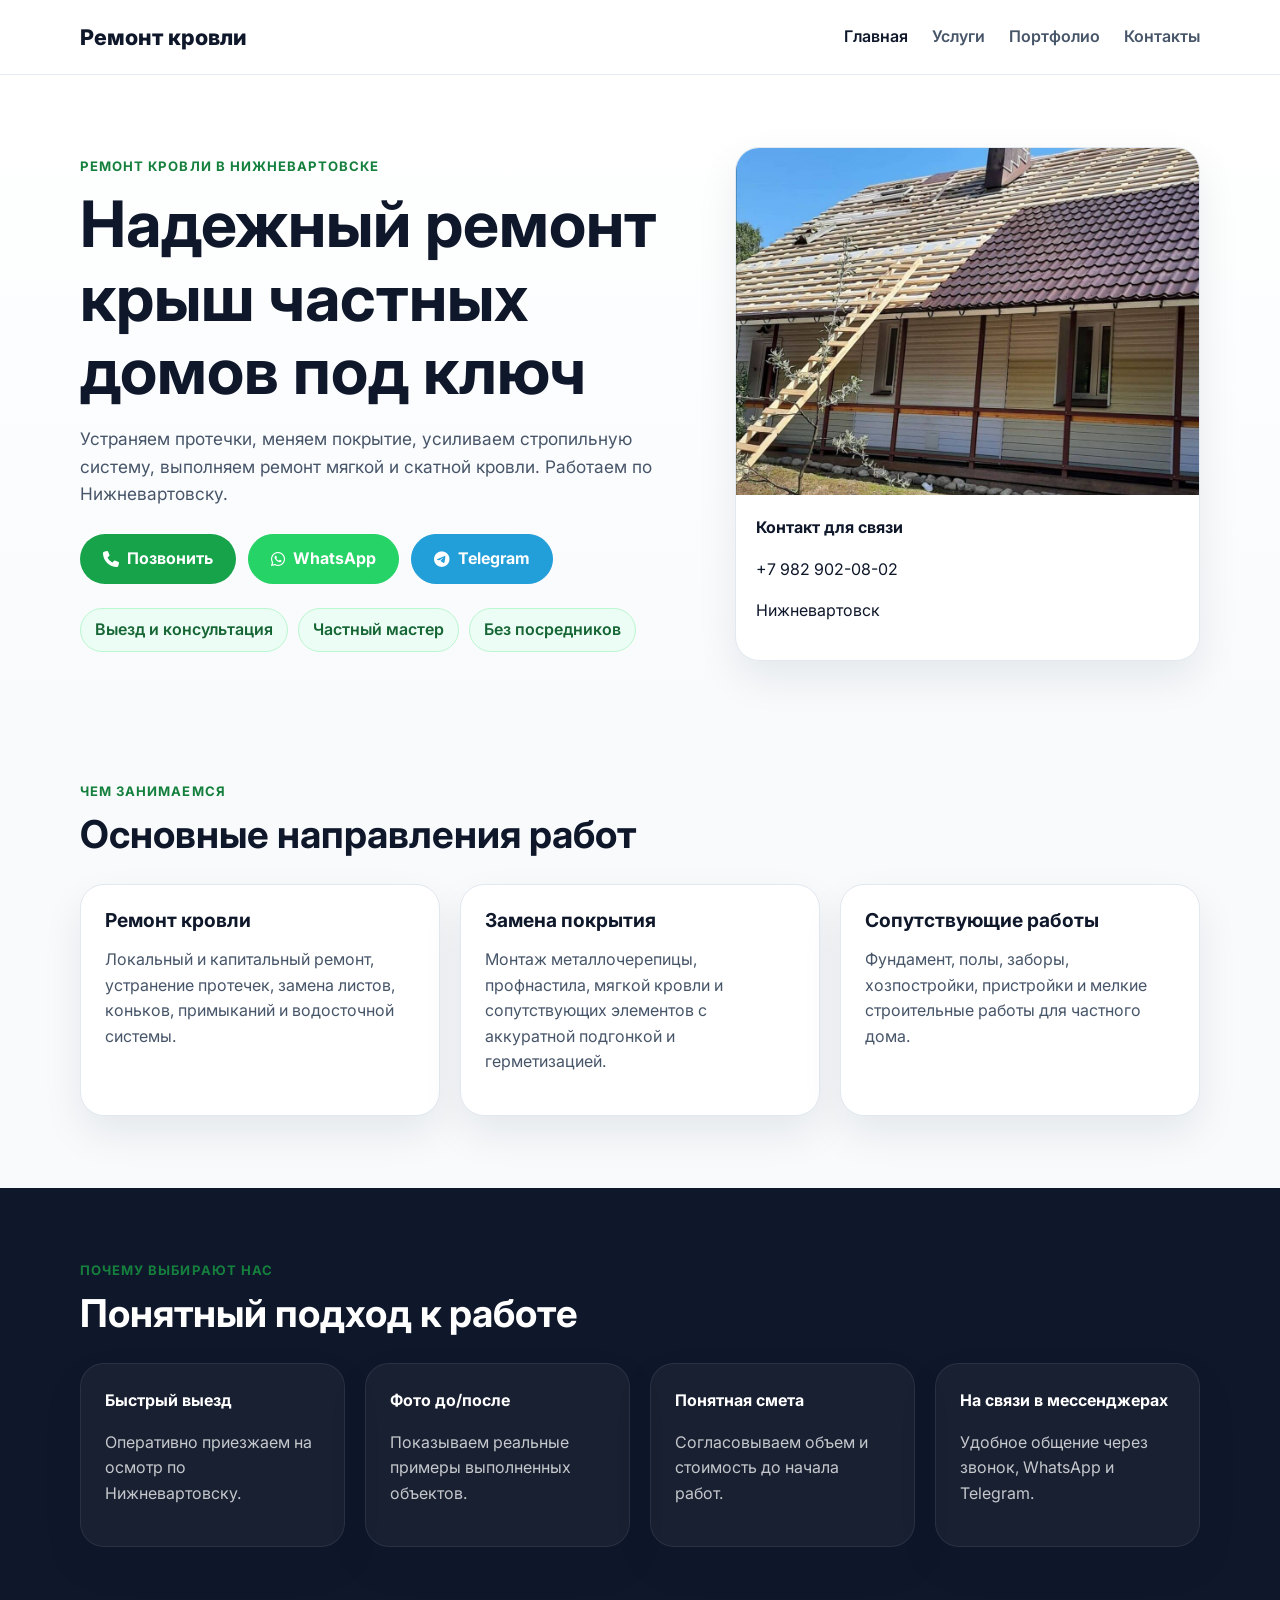
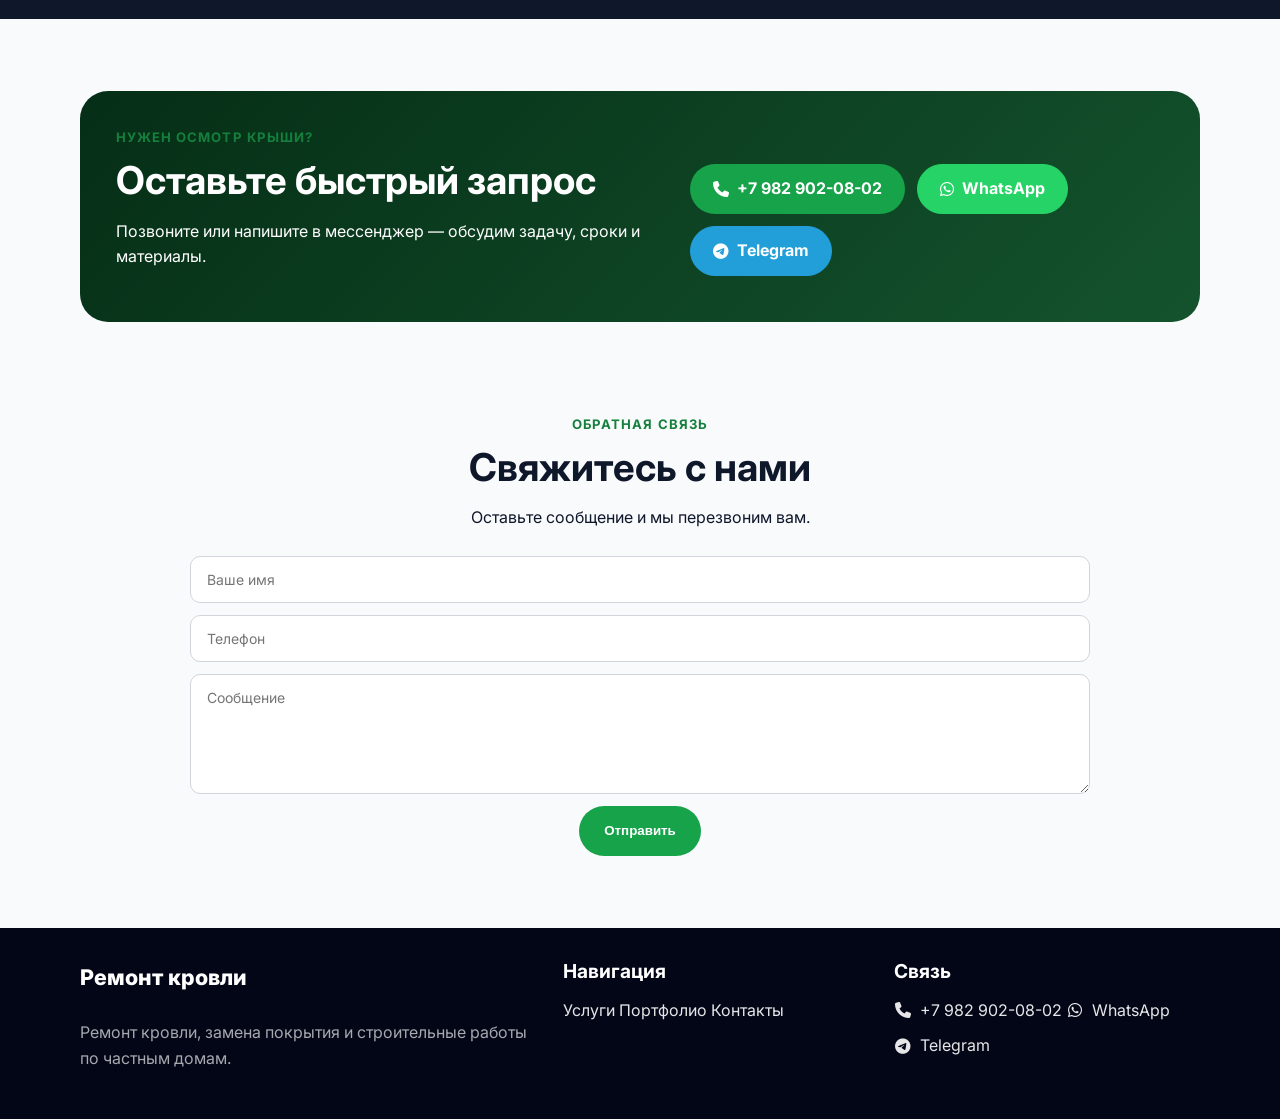
==== index.html @ 98689e28 "Initial copy of old site for editing" ====
<!DOCTYPE html>
<html lang="ru">
<head>
  <meta charset="UTF-8">
  <meta name="viewport" content="width=device-width, initial-scale=1.0">
  <title>Ремонт кровли в Нижневартовске — частный мастер</title>
  <meta name="description" content="Ремонт кровли в Нижневартовске. Частичный и капитальный ремонт крыши, замена покрытия, устранение протечек, выезд и консультация.">
  <meta name="theme-color" content="#0f172a">

  <link rel="preconnect" href="https://fonts.googleapis.com">
  <link rel="preconnect" href="https://fonts.gstatic.com" crossorigin>
  <link href="https://fonts.googleapis.com/css2?family=Inter:wght@400;500;600;700;800&display=swap" rel="stylesheet">
  <link rel="stylesheet" href="styles.css">

  <!-- Иконки -->
  <link rel="stylesheet" href="https://cdnjs.cloudflare.com/ajax/libs/font-awesome/6.5.0/css/all.min.css">

  <style>
    .hero-actions,
    .cta-actions {
      display: flex;
      flex-wrap: wrap;
      gap: 12px;
    }

    .btn i {
      margin-right: 8px;
    }

    .btn-whatsapp {
      background: #25D366 !important;
      color: #fff !important;
      border: 1px solid #25D366 !important;
    }

    .btn-whatsapp:hover {
      opacity: 0.92;
    }

    .btn-telegram {
      background: #229ED9 !important;
      color: #fff !important;
      border: 1px solid #229ED9 !important;
    }

    .btn-telegram:hover {
      opacity: 0.92;
    }

    .site-footer a {
      display: inline-flex;
      align-items: center;
      gap: 8px;
      text-decoration: none;
    }

    .site-footer a i {
      width: 18px;
      text-align: center;
    }

    .feedback {
      padding-top: 20px;
    }

    .feedback-container {
      max-width: 900px;
      margin: 0 auto;
      text-align: center;
    }

    .feedback-form {
      margin-top: 25px;
      display: flex;
      flex-direction: column;
      gap: 12px;
    }

    .feedback-form input,
    .feedback-form textarea {
      width: 100%;
      padding: 14px 16px;
      border-radius: 10px;
      border: 1px solid #d1d5db;
      font-size: 14px;
      font-family: inherit;
      outline: none;
      box-sizing: border-box;
    }

    .feedback-form input:focus,
    .feedback-form textarea:focus {
      border-color: #0f172a;
    }

    .feedback-form textarea {
      min-height: 120px;
      resize: vertical;
    }

    .feedback-form button {
      align-self: center;
      padding: 12px 24px;
    }
  </style>
</head>
<body>
  <header class="site-header">
    <div class="container nav-wrap">
      <a href="index.html" class="logo">Ремонт кровли</a>
      <button class="menu-toggle" aria-label="Открыть меню">☰</button>
      <nav class="site-nav">
        <a href="index.html" class="active">Главная</a>
        <a href="services.html">Услуги</a>
        <a href="portfolio.html">Портфолио</a>
        <a href="contacts.html">Контакты</a>
      </nav>
    </div>
  </header>

  <main>
    <section class="hero">
      <div class="container hero-grid">
        <div>
          <p class="eyebrow">Ремонт кровли в Нижневартовске</p>
          <h1>Надежный ремонт крыш частных домов под ключ</h1>
          <p class="hero-text">
            Устраняем протечки, меняем покрытие, усиливаем стропильную систему,
            выполняем ремонт мягкой и скатной кровли. Работаем по Нижневартовску.
          </p>

          <div class="hero-actions">
            <a class="btn btn-primary" href="tel:+79829020802">
              <i class="fa-solid fa-phone"></i>
              Позвонить
            </a>

            <a class="btn btn-whatsapp" href="https://wa.me/79829020802" target="_blank" rel="noopener">
              <i class="fa-brands fa-whatsapp"></i>
              WhatsApp
            </a>

            <a class="btn btn-telegram" href="https://t.me/+79829020802" target="_blank" rel="noopener">
              <i class="fa-brands fa-telegram"></i>
              Telegram
            </a>
          </div>

          <ul class="hero-badges">
            <li>Выезд и консультация</li>
            <li>Частный мастер</li>
            <li>Без посредников</li>
          </ul>
        </div>

        <div class="hero-card">
          <img src="assets/hero-source.jpg" alt="Реклама услуг по ремонту кровли">
          <div class="hero-card-content">
            <strong>Контакт для связи</strong>
            <p>+7 982 902-08-02</p>
            <p>Нижневартовск</p>
          </div>
        </div>
      </div>
    </section>

    <section class="section">
      <div class="container">
        <div class="section-heading">
          <p class="eyebrow">Чем занимаемся</p>
          <h2>Основные направления работ</h2>
        </div>

        <div class="cards three-col">
          <article class="card">
            <h3>Ремонт кровли</h3>
            <p>Локальный и капитальный ремонт, устранение протечек, замена листов, коньков, примыканий и водосточной системы.</p>
          </article>

          <article class="card">
            <h3>Замена покрытия</h3>
            <p>Монтаж металлочерепицы, профнастила, мягкой кровли и сопутствующих элементов с аккуратной подгонкой и герметизацией.</p>
          </article>

          <article class="card">
            <h3>Сопутствующие работы</h3>
            <p>Фундамент, полы, заборы, хозпостройки, пристройки и мелкие строительные работы для частного дома.</p>
          </article>
        </div>
      </div>
    </section>

    <section class="section section-dark">
      <div class="container">
        <div class="section-heading">
          <p class="eyebrow">Почему выбирают нас</p>
          <h2>Понятный подход к работе</h2>
        </div>

        <div class="cards four-col">
          <article class="card dark-card">
            <strong>Быстрый выезд</strong>
            <p>Оперативно приезжаем на осмотр по Нижневартовску.</p>
          </article>

          <article class="card dark-card">
            <strong>Фото до/после</strong>
            <p>Показываем реальные примеры выполненных объектов.</p>
          </article>

          <article class="card dark-card">
            <strong>Понятная смета</strong>
            <p>Согласовываем объем и стоимость до начала работ.</p>
          </article>

          <article class="card dark-card">
            <strong>На связи в мессенджерах</strong>
            <p>Удобное общение через звонок, WhatsApp и Telegram.</p>
          </article>
        </div>
      </div>
    </section>

    <section class="section cta">
      <div class="container cta-box">
        <div>
          <p class="eyebrow">Нужен осмотр крыши?</p>
          <h2>Оставьте быстрый запрос</h2>
          <p>Позвоните или напишите в мессенджер — обсудим задачу, сроки и материалы.</p>
        </div>

        <div class="cta-actions">
          <a class="btn btn-primary" href="tel:+79829020802">
            <i class="fa-solid fa-phone"></i>
            +7 982 902-08-02
          </a>

          <a class="btn btn-whatsapp" href="https://wa.me/79829020802" target="_blank" rel="noopener">
            <i class="fa-brands fa-whatsapp"></i>
            WhatsApp
          </a>

          <a class="btn btn-telegram" href="https://t.me/+79829020802" target="_blank" rel="noopener">
            <i class="fa-brands fa-telegram"></i>
            Telegram
          </a>
        </div>
      </div>
    </section>

    <section class="section feedback">
      <div class="container feedback-container">
        <div class="feedback-title">
          <p class="eyebrow">Обратная связь</p>
          <h2>Свяжитесь с нами</h2>
          <p>Оставьте сообщение и мы перезвоним вам.</p>
        </div>

        <form class="feedback-form" id="feedback-form">
          <input type="text" placeholder="Ваше имя" required>
          <input type="tel" placeholder="Телефон" required>
          <textarea placeholder="Сообщение"></textarea>
          <button type="submit" class="btn btn-primary">Отправить</button>
        </form>
      </div>
    </section>
  </main>

  <footer class="site-footer">
    <div class="container footer-grid">
      <div>
        <a href="index.html" class="logo">Ремонт кровли</a>
        <p>Ремонт кровли, замена покрытия и строительные работы по частным домам.</p>
      </div>

      <div>
        <h3>Навигация</h3>
        <a href="services.html">Услуги</a>
        <a href="portfolio.html">Портфолио</a>
        <a href="contacts.html">Контакты</a>
      </div>

      <div>
        <h3>Связь</h3>
        <a href="tel:+79829020802">
          <i class="fa-solid fa-phone"></i>
          +7 982 902-08-02
        </a>

        <a href="https://wa.me/79829020802" target="_blank" rel="noopener">
          <i class="fa-brands fa-whatsapp"></i>
          WhatsApp
        </a>

        <a href="https://t.me/+79829020802" target="_blank" rel="noopener">
          <i class="fa-brands fa-telegram"></i>
          Telegram
        </a>
      </div>
    </div>
  </footer>

  <script src="script.js"></script>
</body>
</html>
---- styles.css ----
:root {
  --bg: #f8fafc;
  --text: #0f172a;
  --muted: #475569;
  --primary: #16a34a;
  --primary-dark: #15803d;
  --accent: #facc15;
  --white: #ffffff;
  --dark: #0f172a;
  --border: #e2e8f0;
  --shadow: 0 18px 40px rgba(15, 23, 42, 0.08);
}

* {
  box-sizing: border-box;
}

html {
  scroll-behavior: smooth;
}

body {
  margin: 0;
  font-family: 'Inter', system-ui, sans-serif;
  background: var(--bg);
  color: var(--text);
  line-height: 1.6;
}

img {
  max-width: 100%;
  display: block;
}

a {
  color: inherit;
  text-decoration: none;
}

.container {
  width: min(1120px, calc(100% - 32px));
  margin: 0 auto;
}

.narrow {
  max-width: 760px;
}

.site-header {
  position: sticky;
  top: 0;
  z-index: 100;
  background: rgba(255, 255, 255, 0.92);
  backdrop-filter: blur(14px);
  border-bottom: 1px solid rgba(226, 232, 240, 0.9);
}

.nav-wrap {
  display: flex;
  align-items: center;
  justify-content: space-between;
  min-height: 74px;
  gap: 16px;
}

.logo {
  font-weight: 800;
  font-size: 1.35rem;
  color: var(--text);
}

.logo span {
  color: var(--primary);
}

.site-nav {
  display: flex;
  gap: 24px;
  align-items: center;
}

.site-nav a {
  color: var(--muted);
  font-weight: 600;
}

.site-nav a.active,
.site-nav a:hover {
  color: var(--text);
}

.menu-toggle {
  display: none;
  border: 1px solid var(--border);
  background: var(--white);
  border-radius: 12px;
  padding: 10px 12px;
  font-size: 1.2rem;
  cursor: pointer;
}

.hero,
.page-hero {
  padding: 72px 0 48px;
  background: linear-gradient(180deg, #ffffff 0%, #f8fafc 100%);
}

.hero-grid {
  display: grid;
  grid-template-columns: 1.2fr 0.9fr;
  gap: 36px;
  align-items: center;
}

.eyebrow {
  margin: 0 0 10px;
  color: var(--primary-dark);
  font-weight: 700;
  text-transform: uppercase;
  letter-spacing: 0.08em;
  font-size: 0.82rem;
}

h1,
h2,
h3 {
  line-height: 1.15;
  margin: 0 0 16px;
}

h1 {
  font-size: clamp(2.2rem, 5vw, 4.2rem);
}

h2 {
  font-size: clamp(1.6rem, 3vw, 2.6rem);
}

h3 {
  font-size: 1.2rem;
}

.hero-text,
.page-hero p:last-child {
  color: var(--muted);
  font-size: 1.08rem;
  max-width: 60ch;
}

.hero-actions,
.cta-actions,
.contact-actions {
  display: flex;
  gap: 14px;
  flex-wrap: wrap;
  margin: 26px 0 0;
}

.btn {
  display: inline-flex;
  align-items: center;
  justify-content: center;
  min-height: 50px;
  padding: 0 22px;
  border-radius: 999px;
  font-weight: 700;
  transition: transform 0.2s ease, background 0.2s ease, opacity 0.2s ease;
  border: 1px solid transparent;
  cursor: pointer;
}

.btn:hover {
  transform: translateY(-1px);
}

.btn i {
  margin-right: 8px;
}

.btn-primary {
  background: var(--primary);
  color: var(--white);
}

.btn-primary:hover {
  background: var(--primary-dark);
}

.btn-secondary {
  background: var(--white);
  border: 1px solid var(--border);
  color: var(--text);
}

.btn-whatsapp {
  background: #25d366 !important;
  color: #ffffff !important;
  border: 1px solid #25d366 !important;
}

.btn-whatsapp:hover {
  opacity: 0.92;
}

.btn-telegram {
  background: #229ed9 !important;
  color: #ffffff !important;
  border: 1px solid #229ed9 !important;
}

.btn-telegram:hover {
  opacity: 0.92;
}

.hero-badges {
  display: flex;
  flex-wrap: wrap;
  gap: 10px;
  padding: 0;
  margin: 24px 0 0;
  list-style: none;
}

.hero-badges li {
  background: #ecfdf5;
  color: #166534;
  padding: 8px 14px;
  border-radius: 999px;
  font-weight: 600;
  border: 1px solid #bbf7d0;
}

.hero-card,
.card,
.portfolio-card,
.portfolio-item {
  background: var(--white);
  border: 1px solid var(--border);
  border-radius: 24px;
  box-shadow: var(--shadow);
}

.hero-card {
  overflow: hidden;
}

.hero-card img {
  aspect-ratio: 4 / 3;
  object-fit: cover;
  width: 100%;
}

.hero-card-content {
  padding: 20px;
}

.section {
  padding: 72px 0;
}

.section-dark {
  background: var(--dark);
  color: var(--white);
}

.section-heading {
  margin-bottom: 28px;
}

.cards {
  display: grid;
  gap: 20px;
}

.three-col {
  grid-template-columns: repeat(3, 1fr);
}

.four-col {
  grid-template-columns: repeat(4, 1fr);
}

.two-col {
  grid-template-columns: repeat(2, 1fr);
}

.card {
  padding: 24px;
}

.card p,
.card li,
.portfolio-card p,
.portfolio-item p,
.site-footer p {
  color: var(--muted);
}

.dark-card {
  background: rgba(255, 255, 255, 0.04);
  border-color: rgba(255, 255, 255, 0.08);
}

.dark-card p {
  color: rgba(255, 255, 255, 0.75);
}

.cta-box {
  background: linear-gradient(135deg, #052e16, #14532d);
  color: var(--white);
  border-radius: 28px;
  padding: 36px;
  display: flex;
  justify-content: space-between;
  gap: 24px;
  align-items: center;
}

.portfolio-grid,
.contact-grid,
.portfolio-gallery {
  display: grid;
  gap: 20px;
}

.portfolio-grid,
.portfolio-gallery {
  grid-template-columns: repeat(2, 1fr);
}

.portfolio-card,
.portfolio-item {
  overflow: hidden;
}

.portfolio-card img,
.portfolio-item img,
.placeholder-photo {
  width: 100%;
  aspect-ratio: 16 / 10;
  object-fit: cover;
}

.portfolio-card > div:last-child,
.portfolio-item-content {
  padding: 22px;
}

.portfolio-item-content h2 {
  margin-bottom: 10px;
}

.placeholder-photo {
  display: grid;
  place-items: center;
  background: linear-gradient(135deg, #dbeafe, #fde68a);
  color: var(--dark);
  font-size: 1.2rem;
  font-weight: 700;
}

.service-card ul {
  margin: 0;
  padding-left: 20px;
}

.contact-grid {
  grid-template-columns: repeat(3, 1fr);
}

.contact-card {
  min-height: 220px;
  padding: 28px;
}

.contact-link {
  display: inline-flex;
  align-items: center;
  gap: 10px;
  font-size: 1.1rem;
  font-weight: 800;
  color: var(--primary-dark);
  margin-bottom: 12px;
}

.contact-link i {
  width: 20px;
  text-align: center;
}

.feedback {
  padding-top: 16px;
}

.feedback-container,
.feedback-box {
  max-width: 900px;
  margin: 0 auto;
  text-align: center;
}

.feedback-form {
  margin-top: 24px;
  display: flex;
  flex-direction: column;
  gap: 12px;
}

.feedback-form input,
.feedback-form textarea {
  width: 100%;
  padding: 14px 16px;
  border-radius: 10px;
  border: 1px solid #d1d5db;
  font-size: 14px;
  font-family: inherit;
  outline: none;
  box-sizing: border-box;
  background: #ffffff;
  color: var(--text);
}

.feedback-form input:focus,
.feedback-form textarea:focus {
  border-color: var(--primary);
}

.feedback-form textarea {
  min-height: 120px;
  resize: vertical;
}

.feedback-form button {
  align-self: center;
  padding: 12px 26px;
}

.site-footer {
  background: #020617;
  color: var(--white);
  padding: 32px 0;
}

.footer-grid {
  display: grid;
  grid-template-columns: 1.5fr 1fr 1fr;
  gap: 24px;
}

.site-footer a {
  display: block;
  margin-bottom: 10px;
  color: rgba(255, 255, 255, 0.9);
}

.site-footer p {
  color: rgba(255, 255, 255, 0.65);
}

.site-footer .logo {
  color: #ffffff;
}

@media (max-width: 900px) {
  .hero-grid,
  .three-col,
  .four-col,
  .two-col,
  .portfolio-grid,
  .portfolio-gallery,
  .footer-grid,
  .contact-grid,
  .cta-box {
    grid-template-columns: 1fr;
  }

  .cta-box {
    display: grid;
  }
}

@media (max-width: 760px) {
  .menu-toggle {
    display: inline-flex;
  }

  .site-nav {
    position: absolute;
    top: 74px;
    left: 16px;
    right: 16px;
    background: var(--white);
    border: 1px solid var(--border);
    border-radius: 18px;
    box-shadow: var(--shadow);
    padding: 12px;
    display: none;
    flex-direction: column;
    align-items: flex-start;
    gap: 12px;
  }

  .site-nav.open {
    display: flex;
  }

  .hero,
  .page-hero,
  .section {
    padding: 56px 0;
  }

  h1 {
    font-size: 2.2rem;
  }

  .contact-actions,
  .hero-actions,
  .cta-actions {
    flex-direction: column;
    align-items: stretch;
  }

  .btn {
    width: 100%;
  }
}
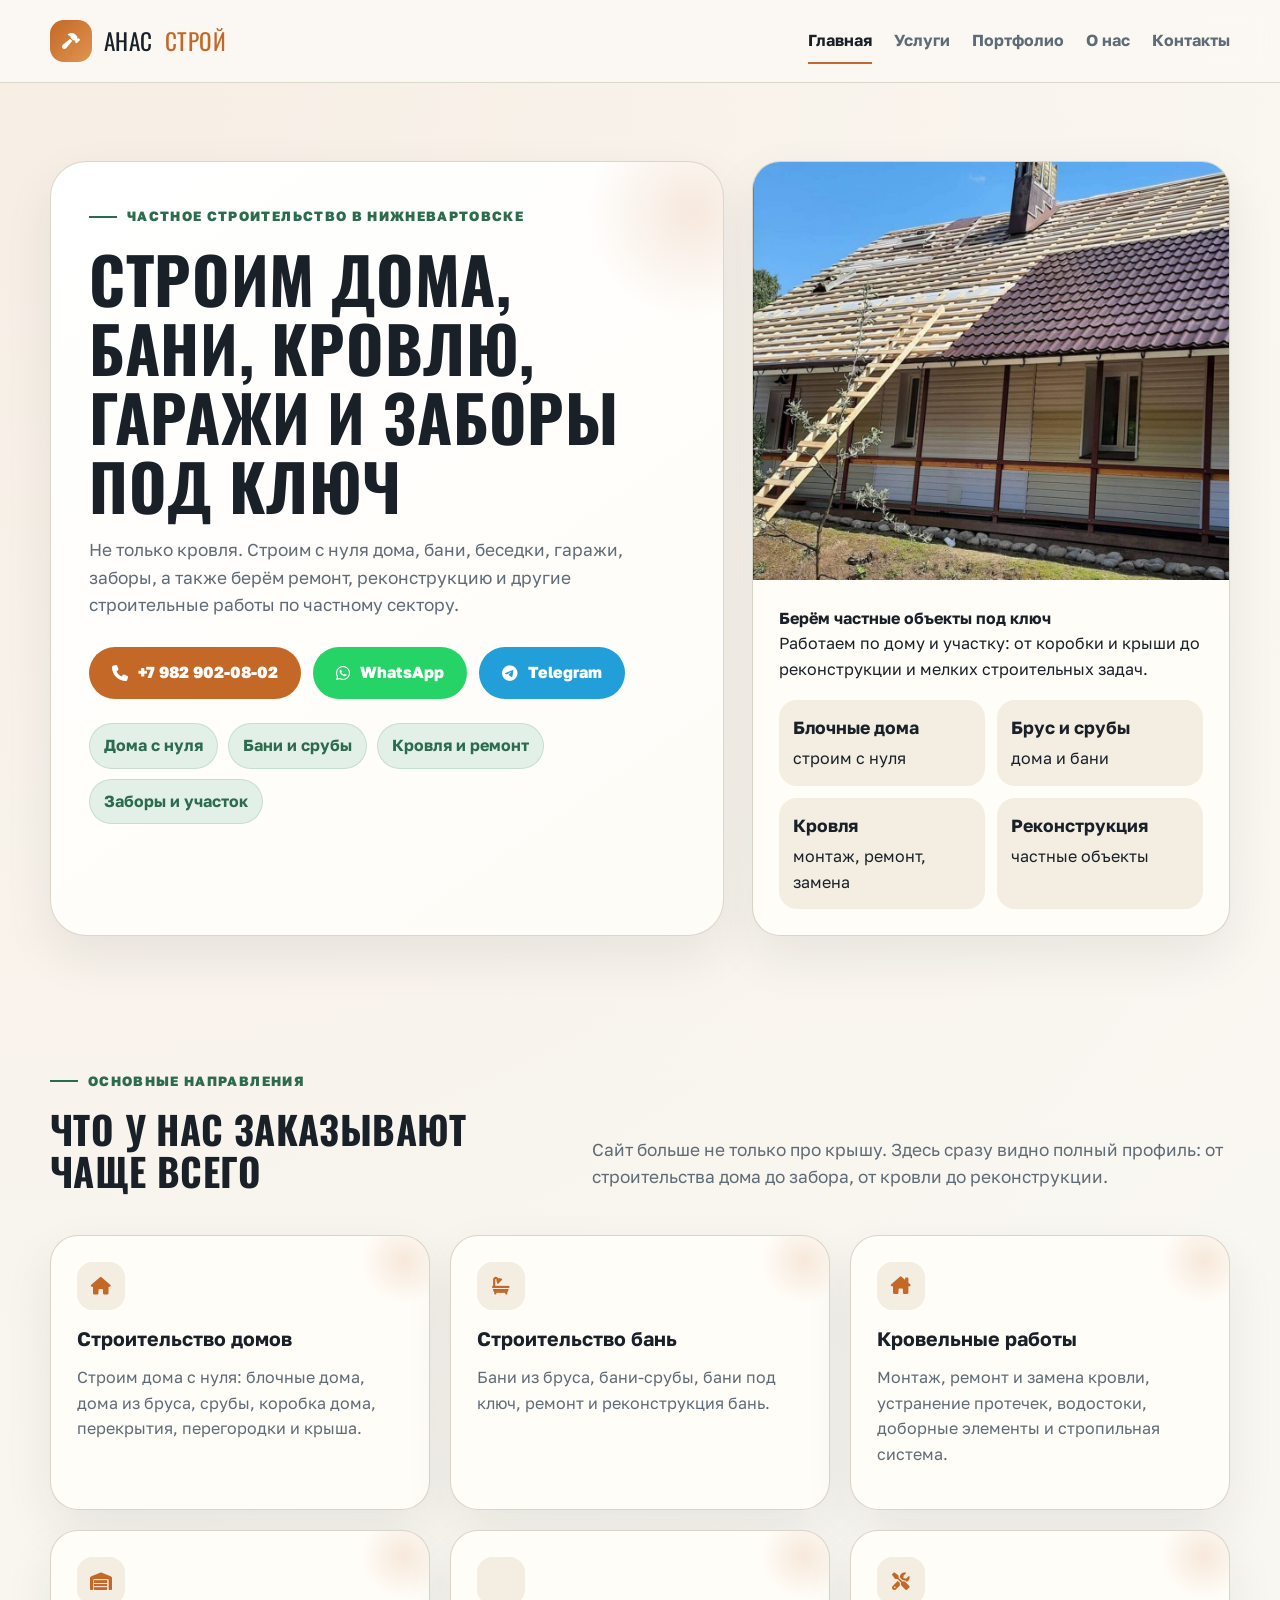
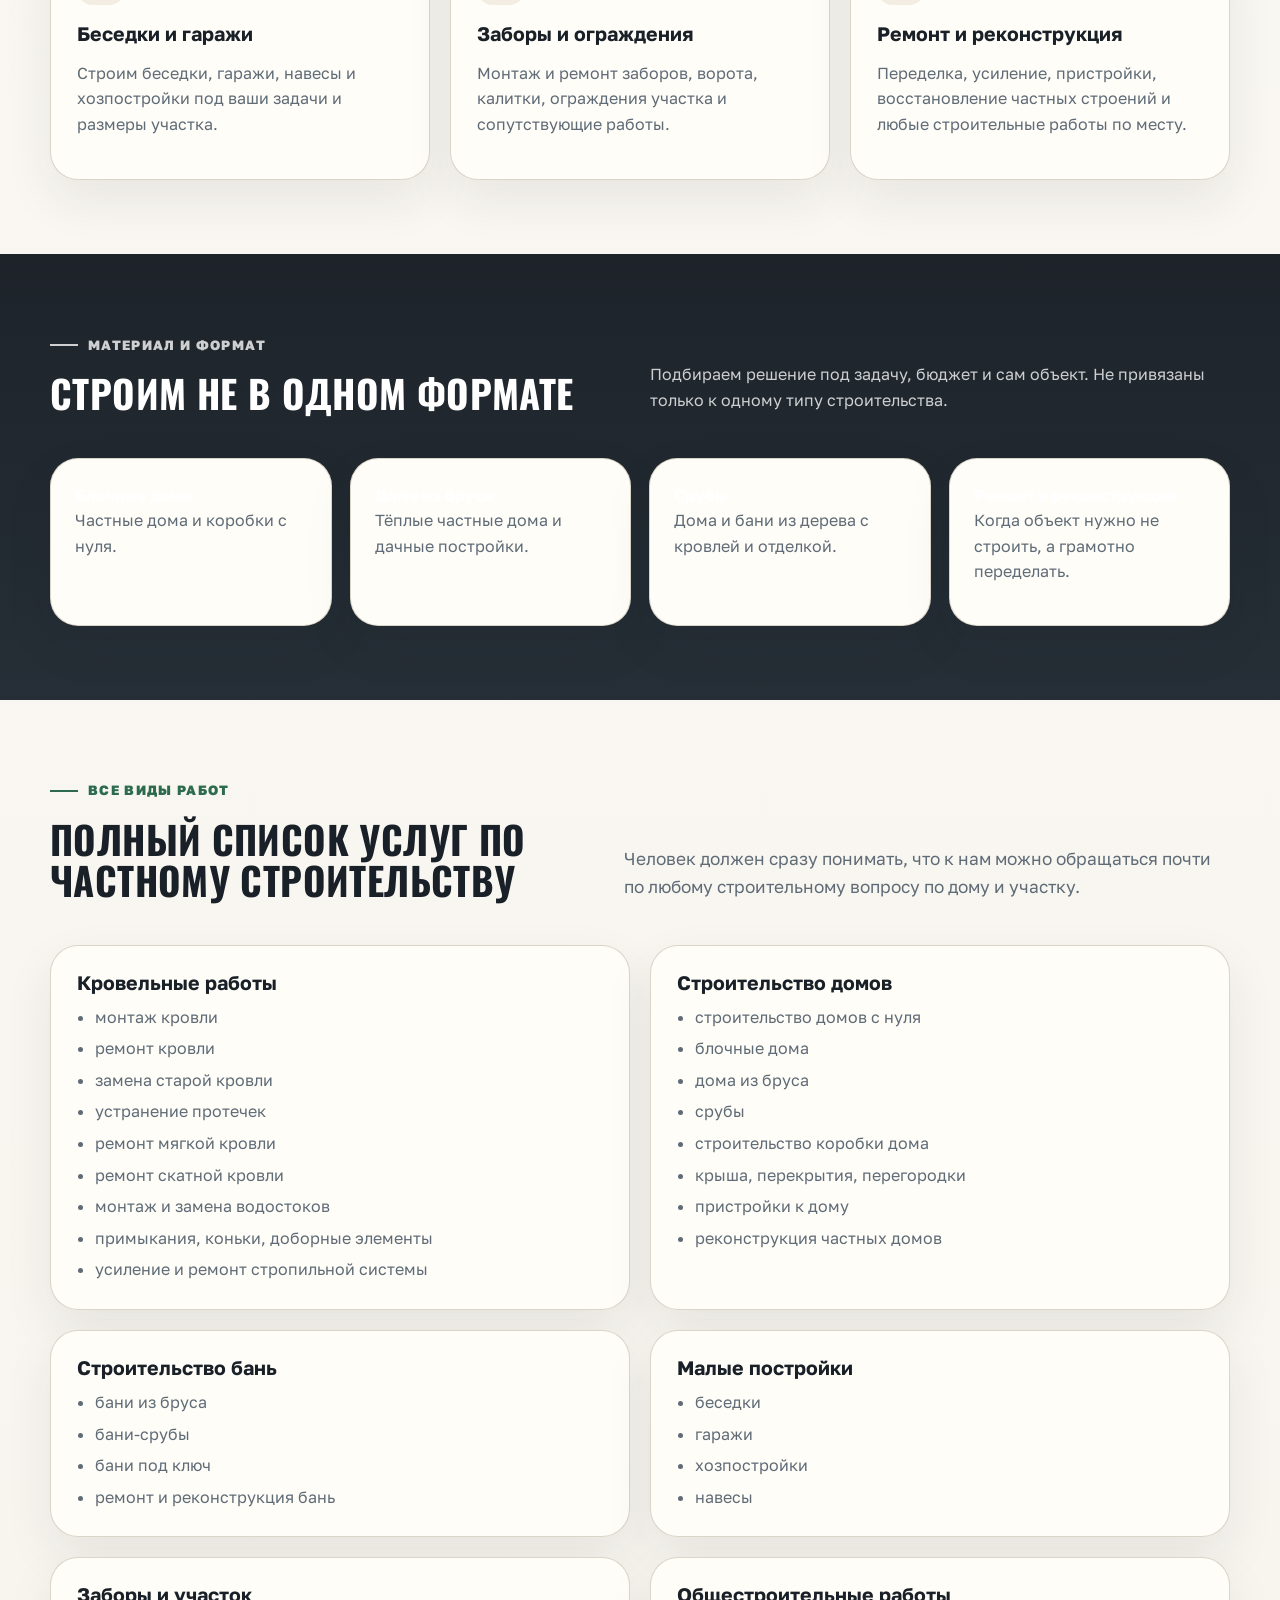
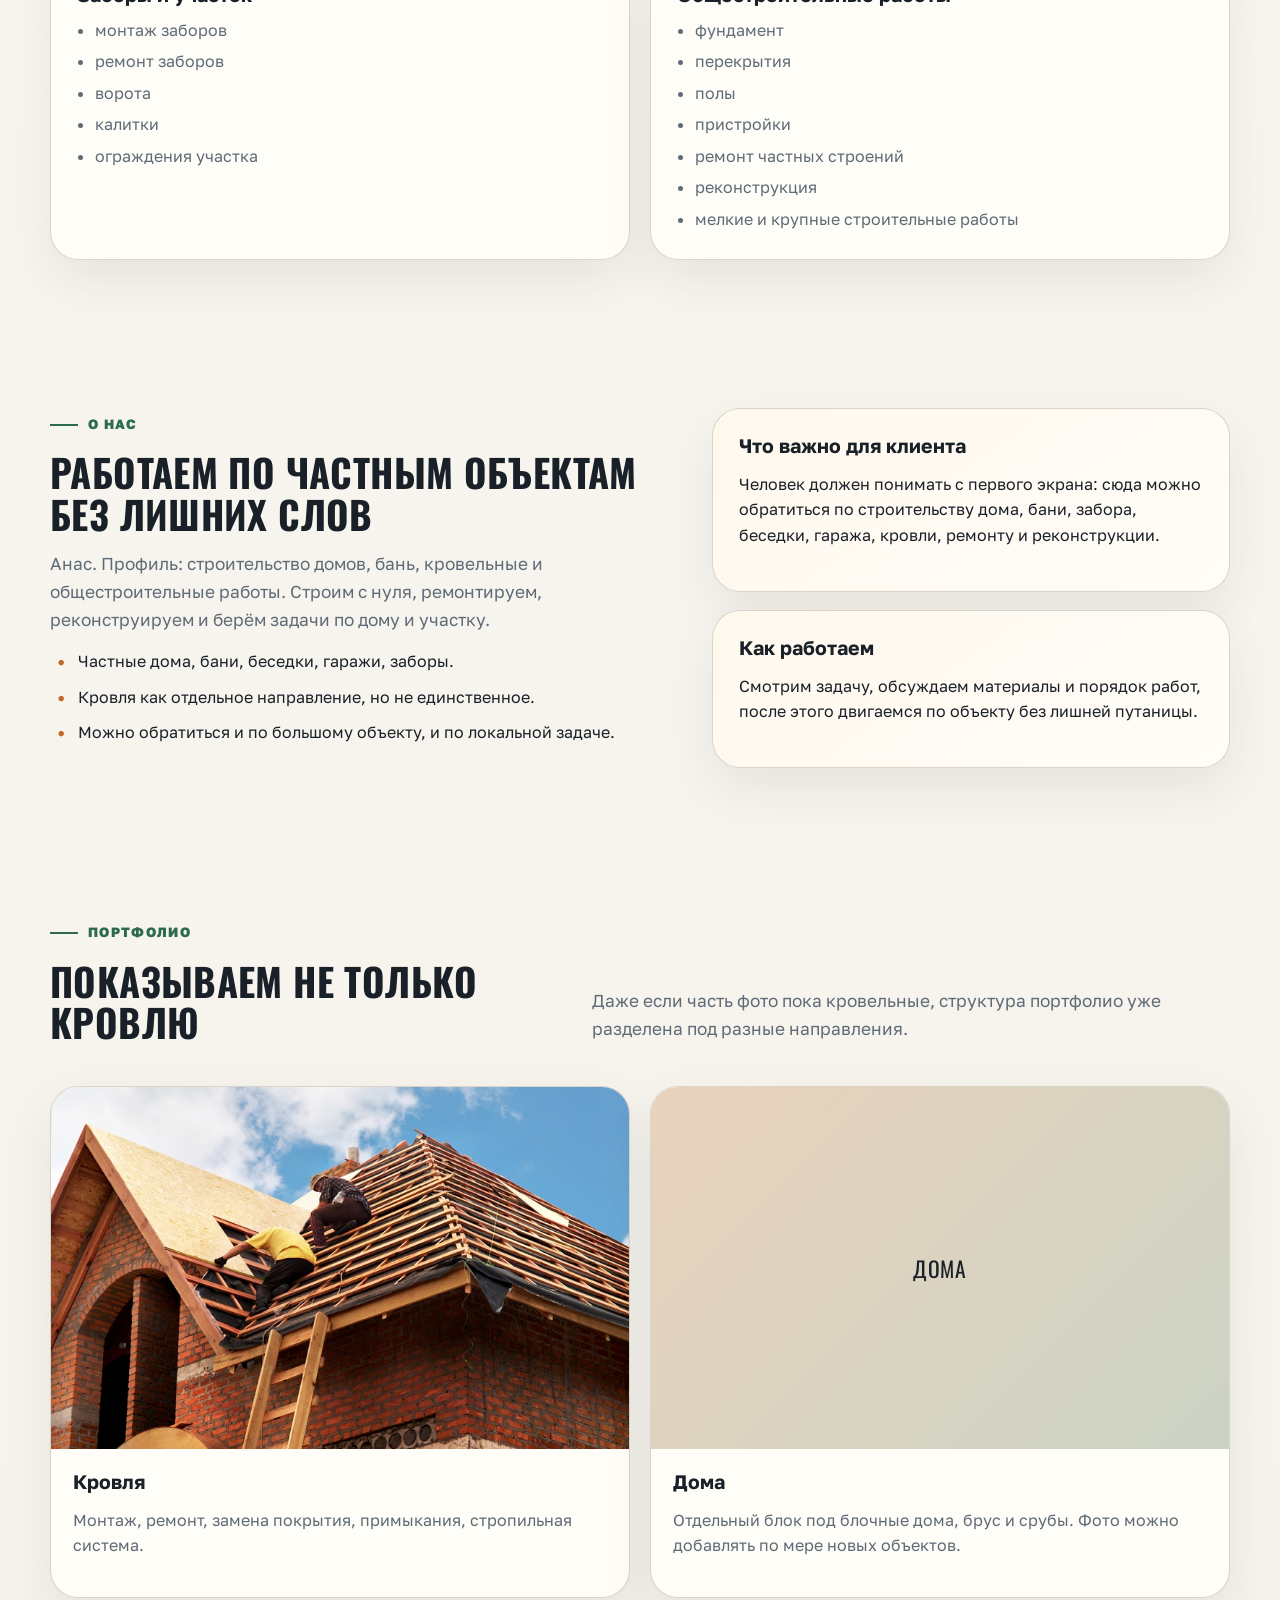
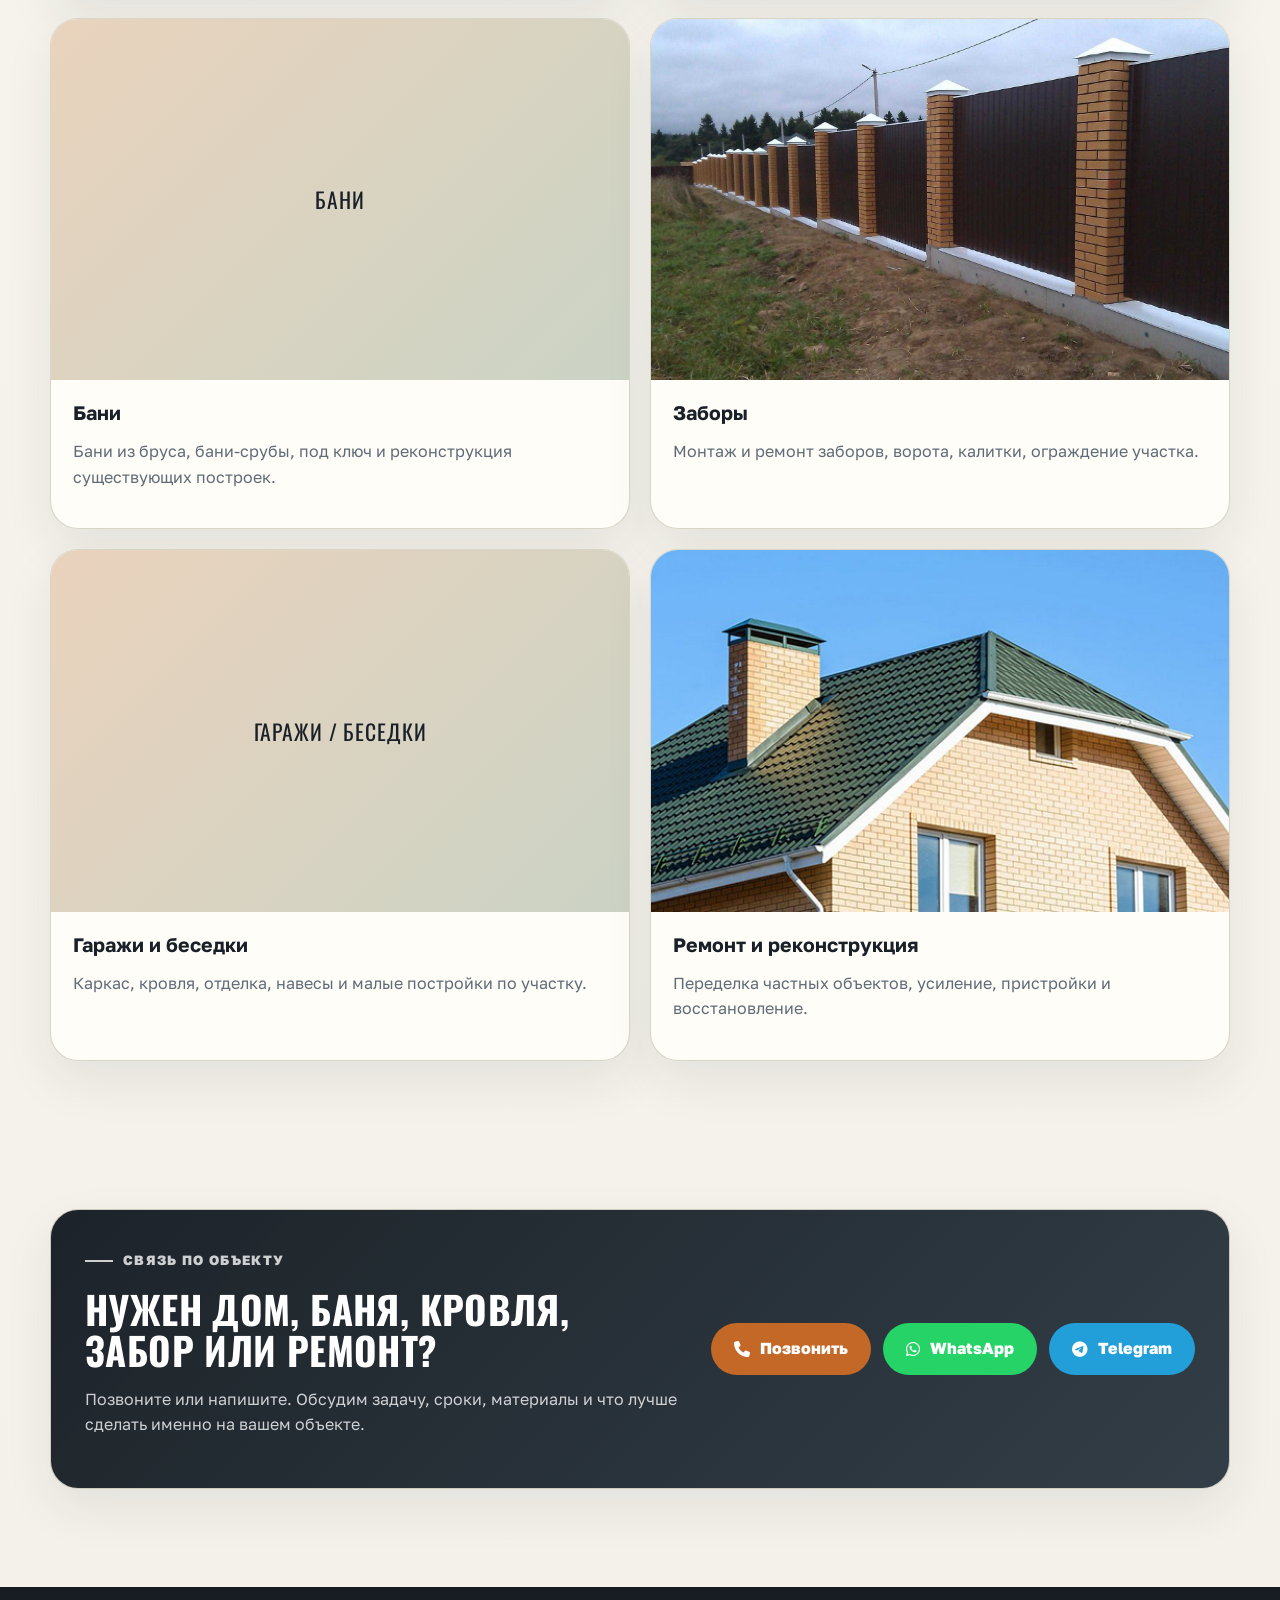
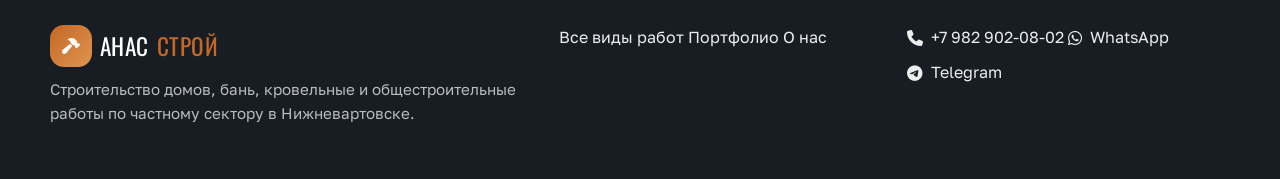
==== commit b1e62fd0: "Rework site for full construction services" ====
--- a/index.html
+++ b/index.html
@@ -3,116 +3,33 @@
 <head>
   <meta charset="UTF-8">
   <meta name="viewport" content="width=device-width, initial-scale=1.0">
-  <title>Ремонт кровли в Нижневартовске — частный мастер</title>
-  <meta name="description" content="Ремонт кровли в Нижневартовске. Частичный и капитальный ремонт крыши, замена покрытия, устранение протечек, выезд и консультация.">
-  <meta name="theme-color" content="#0f172a">
-
+  <title>Строительство домов, бань и кровельные работы в Нижневартовске | Анас</title>
+  <meta name="description" content="Анас. Строительство домов, бань, беседок, гаражей и заборов в Нижневартовске. Кровельные работы, ремонт, реконструкция и все строительные работы по частному сектору.">
+  <meta name="theme-color" content="#1d2329">
   <link rel="preconnect" href="https://fonts.googleapis.com">
   <link rel="preconnect" href="https://fonts.gstatic.com" crossorigin>
-  <link href="https://fonts.googleapis.com/css2?family=Inter:wght@400;500;600;700;800&display=swap" rel="stylesheet">
+  <link href="https://fonts.googleapis.com/css2?family=Golos+Text:wght@400;500;700;800&family=Oswald:wght@500;600;700&display=swap" rel="stylesheet">
   <link rel="stylesheet" href="styles.css">
-
-  <!-- Иконки -->
   <link rel="stylesheet" href="https://cdnjs.cloudflare.com/ajax/libs/font-awesome/6.5.0/css/all.min.css">
-
-  <style>
-    .hero-actions,
-    .cta-actions {
-      display: flex;
-      flex-wrap: wrap;
-      gap: 12px;
-    }
-
-    .btn i {
-      margin-right: 8px;
-    }
-
-    .btn-whatsapp {
-      background: #25D366 !important;
-      color: #fff !important;
-      border: 1px solid #25D366 !important;
-    }
-
-    .btn-whatsapp:hover {
-      opacity: 0.92;
-    }
-
-    .btn-telegram {
-      background: #229ED9 !important;
-      color: #fff !important;
-      border: 1px solid #229ED9 !important;
-    }
-
-    .btn-telegram:hover {
-      opacity: 0.92;
-    }
-
-    .site-footer a {
-      display: inline-flex;
-      align-items: center;
-      gap: 8px;
-      text-decoration: none;
-    }
-
-    .site-footer a i {
-      width: 18px;
-      text-align: center;
-    }
-
-    .feedback {
-      padding-top: 20px;
-    }
-
-    .feedback-container {
-      max-width: 900px;
-      margin: 0 auto;
-      text-align: center;
-    }
-
-    .feedback-form {
-      margin-top: 25px;
-      display: flex;
-      flex-direction: column;
-      gap: 12px;
-    }
-
-    .feedback-form input,
-    .feedback-form textarea {
-      width: 100%;
-      padding: 14px 16px;
-      border-radius: 10px;
-      border: 1px solid #d1d5db;
-      font-size: 14px;
-      font-family: inherit;
-      outline: none;
-      box-sizing: border-box;
-    }
-
-    .feedback-form input:focus,
-    .feedback-form textarea:focus {
-      border-color: #0f172a;
-    }
-
-    .feedback-form textarea {
-      min-height: 120px;
-      resize: vertical;
-    }
-
-    .feedback-form button {
-      align-self: center;
-      padding: 12px 24px;
-    }
-  </style>
 </head>
 <body>
   <header class="site-header">
     <div class="container nav-wrap">
-      <a href="index.html" class="logo">Ремонт кровли</a>
-      <button class="menu-toggle" aria-label="Открыть меню">☰</button>
+      <a href="index.html" class="logo">
+        <span class="logo-mark"><i class="fa-solid fa-hammer"></i></span>
+        <span>Анас</span>
+        <span>Строй</span>
+      </a>
+
+      <button class="menu-toggle" aria-label="Открыть меню" aria-expanded="false">
+        <i class="fa-solid fa-bars"></i>
+      </button>
+
       <nav class="site-nav">
         <a href="index.html" class="active">Главная</a>
         <a href="services.html">Услуги</a>
         <a href="portfolio.html">Портфолио</a>
+        <a href="about.html">О нас</a>
         <a href="contacts.html">Контакты</a>
       </nav>
     </div>
@@ -121,25 +38,23 @@
   <main>
     <section class="hero">
       <div class="container hero-grid">
-        <div>
-          <p class="eyebrow">Ремонт кровли в Нижневартовске</p>
-          <h1>Надежный ремонт крыш частных домов под ключ</h1>
-          <p class="hero-text">
-            Устраняем протечки, меняем покрытие, усиливаем стропильную систему,
-            выполняем ремонт мягкой и скатной кровли. Работаем по Нижневартовску.
+        <div class="hero-copy">
+          <p class="eyebrow">Частное строительство в Нижневартовске</p>
+          <h1>Строим дома, бани, кровлю, гаражи и заборы под ключ</h1>
+          <p class="lead">
+            Не только кровля. Строим с нуля дома, бани, беседки, гаражи, заборы,
+            а также берём ремонт, реконструкцию и другие строительные работы по частному сектору.
           </p>
 
           <div class="hero-actions">
             <a class="btn btn-primary" href="tel:+79829020802">
               <i class="fa-solid fa-phone"></i>
-              Позвонить
+              +7 982 902-08-02
             </a>
-
             <a class="btn btn-whatsapp" href="https://wa.me/79829020802" target="_blank" rel="noopener">
               <i class="fa-brands fa-whatsapp"></i>
               WhatsApp
             </a>
-
             <a class="btn btn-telegram" href="https://t.me/+79829020802" target="_blank" rel="noopener">
               <i class="fa-brands fa-telegram"></i>
               Telegram
@@ -147,44 +62,90 @@
           </div>
 
           <ul class="hero-badges">
-            <li>Выезд и консультация</li>
-            <li>Частный мастер</li>
-            <li>Без посредников</li>
+            <li>Дома с нуля</li>
+            <li>Бани и срубы</li>
+            <li>Кровля и ремонт</li>
+            <li>Заборы и участок</li>
           </ul>
         </div>
 
-        <div class="hero-card">
-          <img src="assets/hero-source.jpg" alt="Реклама услуг по ремонту кровли">
-          <div class="hero-card-content">
-            <strong>Контакт для связи</strong>
-            <p>+7 982 902-08-02</p>
-            <p>Нижневартовск</p>
-          </div>
-        </div>
+        <aside class="hero-panel">
+          <img src="assets/hero-source.jpg" alt="Строительные и кровельные работы">
+          <div class="hero-panel-content">
+            <strong>Берём частные объекты под ключ</strong>
+            <p>Работаем по дому и участку: от коробки и крыши до реконструкции и мелких строительных задач.</p>
+
+            <div class="hero-panel-grid">
+              <div>
+                <strong>Блочные дома</strong>
+                <span>строим с нуля</span>
+              </div>
+              <div>
+                <strong>Брус и срубы</strong>
+                <span>дома и бани</span>
+              </div>
+              <div>
+                <strong>Кровля</strong>
+                <span>монтаж, ремонт, замена</span>
+              </div>
+              <div>
+                <strong>Реконструкция</strong>
+                <span>частные объекты</span>
+              </div>
+            </div>
+          </div>
+        </aside>
       </div>
     </section>
 
     <section class="section">
       <div class="container">
         <div class="section-heading">
-          <p class="eyebrow">Чем занимаемся</p>
-          <h2>Основные направления работ</h2>
+          <div>
+            <p class="eyebrow">Основные направления</p>
+            <h2>Что у нас заказывают чаще всего</h2>
+          </div>
+          <p class="section-intro">
+            Сайт больше не только про крышу. Здесь сразу видно полный профиль:
+            от строительства дома до забора, от кровли до реконструкции.
+          </p>
         </div>
 
         <div class="cards three-col">
-          <article class="card">
-            <h3>Ремонт кровли</h3>
-            <p>Локальный и капитальный ремонт, устранение протечек, замена листов, коньков, примыканий и водосточной системы.</p>
-          </article>
-
-          <article class="card">
-            <h3>Замена покрытия</h3>
-            <p>Монтаж металлочерепицы, профнастила, мягкой кровли и сопутствующих элементов с аккуратной подгонкой и герметизацией.</p>
-          </article>
-
-          <article class="card">
-            <h3>Сопутствующие работы</h3>
-            <p>Фундамент, полы, заборы, хозпостройки, пристройки и мелкие строительные работы для частного дома.</p>
+          <article class="card direction-card">
+            <div class="mini-icon"><i class="fa-solid fa-house"></i></div>
+            <h3>Строительство домов</h3>
+            <p>Строим дома с нуля: блочные дома, дома из бруса, срубы, коробка дома, перекрытия, перегородки и крыша.</p>
+          </article>
+
+          <article class="card direction-card">
+            <div class="mini-icon"><i class="fa-solid fa-bath"></i></div>
+            <h3>Строительство бань</h3>
+            <p>Бани из бруса, бани-срубы, бани под ключ, ремонт и реконструкция бань.</p>
+          </article>
+
+          <article class="card direction-card">
+            <div class="mini-icon"><i class="fa-solid fa-house-chimney"></i></div>
+            <h3>Кровельные работы</h3>
+            <p>Монтаж, ремонт и замена кровли, устранение протечек, водостоки, доборные элементы и стропильная система.</p>
+          </article>
+
+          <article class="card direction-card">
+            <div class="mini-icon"><i class="fa-solid fa-warehouse"></i></div>
+            <h3>Беседки и гаражи</h3>
+            <p>Строим беседки, гаражи, навесы и хозпостройки под ваши задачи и размеры участка.</p>
+          </article>
+
+          <article class="card direction-card">
+            <div class="mini-icon"><i class="fa-solid fa-fence"></i></div>
+            <h3>Заборы и ограждения</h3>
+            <p>Монтаж и ремонт заборов, ворота, калитки, ограждения участка и сопутствующие работы.</p>
+          </article>
+
+          <article class="card direction-card">
+            <div class="mini-icon"><i class="fa-solid fa-screwdriver-wrench"></i></div>
+            <h3>Ремонт и реконструкция</h3>
+            <p>Переделка, усиление, пристройки, восстановление частных строений и любые строительные работы по месту.</p>
           </article>
         </div>
       </div>
@@ -193,53 +154,223 @@
     <section class="section section-dark">
       <div class="container">
         <div class="section-heading">
-          <p class="eyebrow">Почему выбирают нас</p>
-          <h2>Понятный подход к работе</h2>
-        </div>
-
-        <div class="cards four-col">
+          <div>
+            <p class="eyebrow">Материал и формат</p>
+            <h2>Строим не в одном формате</h2>
+          </div>
+          <p>Подбираем решение под задачу, бюджет и сам объект. Не привязаны только к одному типу строительства.</p>
+        </div>
+
+        <div class="stats-strip">
           <article class="card dark-card">
-            <strong>Быстрый выезд</strong>
-            <p>Оперативно приезжаем на осмотр по Нижневартовску.</p>
-          </article>
-
+            <strong>Блочные дома</strong>
+            <p>Частные дома и коробки с нуля.</p>
+          </article>
           <article class="card dark-card">
-            <strong>Фото до/после</strong>
-            <p>Показываем реальные примеры выполненных объектов.</p>
-          </article>
-
+            <strong>Дома из бруса</strong>
+            <p>Тёплые частные дома и дачные постройки.</p>
+          </article>
           <article class="card dark-card">
-            <strong>Понятная смета</strong>
-            <p>Согласовываем объем и стоимость до начала работ.</p>
-          </article>
-
+            <strong>Срубы</strong>
+            <p>Дома и бани из дерева с кровлей и отделкой.</p>
+          </article>
           <article class="card dark-card">
-            <strong>На связи в мессенджерах</strong>
-            <p>Удобное общение через звонок, WhatsApp и Telegram.</p>
-          </article>
-        </div>
-      </div>
-    </section>
-
-    <section class="section cta">
+            <strong>Ремонт и реконструкция</strong>
+            <p>Когда объект нужно не строить, а грамотно переделать.</p>
+          </article>
+        </div>
+      </div>
+    </section>
+
+    <section class="section">
+      <div class="container">
+        <div class="section-heading">
+          <div>
+            <p class="eyebrow">Все виды работ</p>
+            <h2>Полный список услуг по частному строительству</h2>
+          </div>
+          <p class="section-intro">Человек должен сразу понимать, что к нам можно обращаться почти по любому строительному вопросу по дому и участку.</p>
+        </div>
+
+        <div class="service-groups">
+          <article class="service-cluster">
+            <h3>Кровельные работы</h3>
+            <ul>
+              <li>монтаж кровли</li>
+              <li>ремонт кровли</li>
+              <li>замена старой кровли</li>
+              <li>устранение протечек</li>
+              <li>ремонт мягкой кровли</li>
+              <li>ремонт скатной кровли</li>
+              <li>монтаж и замена водостоков</li>
+              <li>примыкания, коньки, доборные элементы</li>
+              <li>усиление и ремонт стропильной системы</li>
+            </ul>
+          </article>
+
+          <article class="service-cluster">
+            <h3>Строительство домов</h3>
+            <ul>
+              <li>строительство домов с нуля</li>
+              <li>блочные дома</li>
+              <li>дома из бруса</li>
+              <li>срубы</li>
+              <li>строительство коробки дома</li>
+              <li>крыша, перекрытия, перегородки</li>
+              <li>пристройки к дому</li>
+              <li>реконструкция частных домов</li>
+            </ul>
+          </article>
+
+          <article class="service-cluster">
+            <h3>Строительство бань</h3>
+            <ul>
+              <li>бани из бруса</li>
+              <li>бани-срубы</li>
+              <li>бани под ключ</li>
+              <li>ремонт и реконструкция бань</li>
+            </ul>
+          </article>
+
+          <article class="service-cluster">
+            <h3>Малые постройки</h3>
+            <ul>
+              <li>беседки</li>
+              <li>гаражи</li>
+              <li>хозпостройки</li>
+              <li>навесы</li>
+            </ul>
+          </article>
+
+          <article class="service-cluster">
+            <h3>Заборы и участок</h3>
+            <ul>
+              <li>монтаж заборов</li>
+              <li>ремонт заборов</li>
+              <li>ворота</li>
+              <li>калитки</li>
+              <li>ограждения участка</li>
+            </ul>
+          </article>
+
+          <article class="service-cluster">
+            <h3>Общестроительные работы</h3>
+            <ul>
+              <li>фундамент</li>
+              <li>перекрытия</li>
+              <li>полы</li>
+              <li>пристройки</li>
+              <li>ремонт частных строений</li>
+              <li>реконструкция</li>
+              <li>мелкие и крупные строительные работы</li>
+            </ul>
+          </article>
+        </div>
+      </div>
+    </section>
+
+    <section class="section">
+      <div class="container about-grid">
+        <div>
+          <p class="eyebrow">О нас</p>
+          <h2>Работаем по частным объектам без лишних слов</h2>
+          <p class="lead">
+            Анас. Профиль: строительство домов, бань, кровельные и общестроительные работы.
+            Строим с нуля, ремонтируем, реконструируем и берём задачи по дому и участку.
+          </p>
+          <ul class="list-check">
+            <li>Частные дома, бани, беседки, гаражи, заборы.</li>
+            <li>Кровля как отдельное направление, но не единственное.</li>
+            <li>Можно обратиться и по большому объекту, и по локальной задаче.</li>
+          </ul>
+        </div>
+
+        <div class="about-note">
+          <article class="info-panel">
+            <h3>Что важно для клиента</h3>
+            <p>Человек должен понимать с первого экрана: сюда можно обратиться по строительству дома, бани, забора, беседки, гаража, кровли, ремонту и реконструкции.</p>
+          </article>
+          <article class="info-panel">
+            <h3>Как работаем</h3>
+            <p>Смотрим задачу, обсуждаем материалы и порядок работ, после этого двигаемся по объекту без лишней путаницы.</p>
+          </article>
+        </div>
+      </div>
+    </section>
+
+    <section class="section">
+      <div class="container">
+        <div class="section-heading">
+          <div>
+            <p class="eyebrow">Портфолио</p>
+            <h2>Показываем не только кровлю</h2>
+          </div>
+          <p class="section-intro">Даже если часть фото пока кровельные, структура портфолио уже разделена под разные направления.</p>
+        </div>
+
+        <div class="portfolio-gallery">
+          <article class="photo-card">
+            <img src="assets/r-1.jpg" alt="Кровельные работы">
+            <div class="photo-card-content">
+              <h3>Кровля</h3>
+              <p class="portfolio-copy">Монтаж, ремонт, замена покрытия, примыкания, стропильная система.</p>
+            </div>
+          </article>
+          <article class="photo-card">
+            <div class="placeholder-photo">Дома</div>
+            <div class="photo-card-content">
+              <h3>Дома</h3>
+              <p class="portfolio-copy">Отдельный блок под блочные дома, брус и срубы. Фото можно добавлять по мере новых объектов.</p>
+            </div>
+          </article>
+          <article class="photo-card">
+            <div class="placeholder-photo">Бани</div>
+            <div class="photo-card-content">
+              <h3>Бани</h3>
+              <p class="portfolio-copy">Бани из бруса, бани-срубы, под ключ и реконструкция существующих построек.</p>
+            </div>
+          </article>
+          <article class="photo-card">
+            <img src="assets/zabor-1.jpg" alt="Заборы и ограждения">
+            <div class="photo-card-content">
+              <h3>Заборы</h3>
+              <p class="portfolio-copy">Монтаж и ремонт заборов, ворота, калитки, ограждение участка.</p>
+            </div>
+          </article>
+          <article class="photo-card">
+            <div class="placeholder-photo">Гаражи / Беседки</div>
+            <div class="photo-card-content">
+              <h3>Гаражи и беседки</h3>
+              <p class="portfolio-copy">Каркас, кровля, отделка, навесы и малые постройки по участку.</p>
+            </div>
+          </article>
+          <article class="photo-card">
+            <img src="assets/kompl-2.jpg" alt="Ремонт и реконструкция">
+            <div class="photo-card-content">
+              <h3>Ремонт и реконструкция</h3>
+              <p class="portfolio-copy">Переделка частных объектов, усиление, пристройки и восстановление.</p>
+            </div>
+          </article>
+        </div>
+      </div>
+    </section>
+
+    <section class="section">
       <div class="container cta-box">
         <div>
-          <p class="eyebrow">Нужен осмотр крыши?</p>
-          <h2>Оставьте быстрый запрос</h2>
-          <p>Позвоните или напишите в мессенджер — обсудим задачу, сроки и материалы.</p>
-        </div>
-
+          <p class="eyebrow">Связь по объекту</p>
+          <h2>Нужен дом, баня, кровля, забор или ремонт?</h2>
+          <p>Позвоните или напишите. Обсудим задачу, сроки, материалы и что лучше сделать именно на вашем объекте.</p>
+        </div>
         <div class="cta-actions">
           <a class="btn btn-primary" href="tel:+79829020802">
             <i class="fa-solid fa-phone"></i>
-            +7 982 902-08-02
+            Позвонить
           </a>
-
           <a class="btn btn-whatsapp" href="https://wa.me/79829020802" target="_blank" rel="noopener">
             <i class="fa-brands fa-whatsapp"></i>
             WhatsApp
           </a>
-
           <a class="btn btn-telegram" href="https://t.me/+79829020802" target="_blank" rel="noopener">
             <i class="fa-brands fa-telegram"></i>
             Telegram
@@ -247,55 +378,27 @@
         </div>
       </div>
     </section>
-
-    <section class="section feedback">
-      <div class="container feedback-container">
-        <div class="feedback-title">
-          <p class="eyebrow">Обратная связь</p>
-          <h2>Свяжитесь с нами</h2>
-          <p>Оставьте сообщение и мы перезвоним вам.</p>
-        </div>
-
-        <form class="feedback-form" id="feedback-form">
-          <input type="text" placeholder="Ваше имя" required>
-          <input type="tel" placeholder="Телефон" required>
-          <textarea placeholder="Сообщение"></textarea>
-          <button type="submit" class="btn btn-primary">Отправить</button>
-        </form>
-      </div>
-    </section>
   </main>
 
   <footer class="site-footer">
     <div class="container footer-grid">
       <div>
-        <a href="index.html" class="logo">Ремонт кровли</a>
-        <p>Ремонт кровли, замена покрытия и строительные работы по частным домам.</p>
-      </div>
-
+        <a href="index.html" class="logo">
+          <span class="logo-mark"><i class="fa-solid fa-hammer"></i></span>
+          <span>Анас</span>
+          <span>Строй</span>
+        </a>
+        <p class="footer-note">Строительство домов, бань, кровельные и общестроительные работы по частному сектору в Нижневартовске.</p>
+      </div>
       <div>
-        <h3>Навигация</h3>
-        <a href="services.html">Услуги</a>
+        <a href="services.html">Все виды работ</a>
         <a href="portfolio.html">Портфолио</a>
-        <a href="contacts.html">Контакты</a>
-      </div>
-
+        <a href="about.html">О нас</a>
+      </div>
       <div>
-        <h3>Связь</h3>
-        <a href="tel:+79829020802">
-          <i class="fa-solid fa-phone"></i>
-          +7 982 902-08-02
-        </a>
-
-        <a href="https://wa.me/79829020802" target="_blank" rel="noopener">
-          <i class="fa-brands fa-whatsapp"></i>
-          WhatsApp
-        </a>
-
-        <a href="https://t.me/+79829020802" target="_blank" rel="noopener">
-          <i class="fa-brands fa-telegram"></i>
-          Telegram
-        </a>
+        <a href="tel:+79829020802"><i class="fa-solid fa-phone"></i> +7 982 902-08-02</a>
+        <a href="https://wa.me/79829020802" target="_blank" rel="noopener"><i class="fa-brands fa-whatsapp"></i> WhatsApp</a>
+        <a href="https://t.me/+79829020802" target="_blank" rel="noopener"><i class="fa-brands fa-telegram"></i> Telegram</a>
       </div>
     </div>
   </footer>
--- a/styles.css
+++ b/styles.css
@@ -1,14 +1,20 @@
 :root {
-  --bg: #f8fafc;
-  --text: #0f172a;
-  --muted: #475569;
-  --primary: #16a34a;
-  --primary-dark: #15803d;
-  --accent: #facc15;
+  --bg: #f4f1ea;
+  --surface: #fffdf8;
+  --surface-strong: #f3ede2;
+  --surface-dark: #1d2329;
+  --surface-dark-2: #262f37;
+  --text: #192028;
+  --muted: #5f6b76;
+  --line: #d9d3c7;
+  --brand: #c46827;
+  --brand-dark: #9f4d15;
+  --accent: #2d6b4f;
+  --accent-soft: #e2f0e8;
+  --warning: #e6b450;
   --white: #ffffff;
-  --dark: #0f172a;
-  --border: #e2e8f0;
-  --shadow: 0 18px 40px rgba(15, 23, 42, 0.08);
+  --shadow: 0 20px 50px rgba(25, 32, 40, 0.08);
+  --radius: 28px;
 }
 
 * {
@@ -21,15 +27,17 @@
 
 body {
   margin: 0;
-  font-family: 'Inter', system-ui, sans-serif;
-  background: var(--bg);
+  font-family: "Golos Text", "Segoe UI", sans-serif;
+  background:
+    radial-gradient(circle at top left, rgba(196, 104, 39, 0.08), transparent 26%),
+    linear-gradient(180deg, #fbf9f4 0%, var(--bg) 100%);
   color: var(--text);
   line-height: 1.6;
 }
 
 img {
+  display: block;
   max-width: 100%;
-  display: block;
 }
 
 a {
@@ -37,339 +45,567 @@
   text-decoration: none;
 }
 
+button,
+input,
+textarea {
+  font: inherit;
+}
+
 .container {
-  width: min(1120px, calc(100% - 32px));
+  width: min(1180px, calc(100% - 32px));
   margin: 0 auto;
 }
 
 .narrow {
-  max-width: 760px;
+  max-width: 820px;
 }
 
 .site-header {
   position: sticky;
   top: 0;
   z-index: 100;
-  background: rgba(255, 255, 255, 0.92);
   backdrop-filter: blur(14px);
-  border-bottom: 1px solid rgba(226, 232, 240, 0.9);
+  background: rgba(251, 249, 244, 0.9);
+  border-bottom: 1px solid rgba(217, 211, 199, 0.9);
 }
 
 .nav-wrap {
   display: flex;
   align-items: center;
   justify-content: space-between;
-  min-height: 74px;
-  gap: 16px;
+  gap: 24px;
+  min-height: 82px;
 }
 
 .logo {
-  font-weight: 800;
-  font-size: 1.35rem;
-  color: var(--text);
-}
-
-.logo span {
-  color: var(--primary);
+  display: inline-flex;
+  align-items: center;
+  gap: 12px;
+  font-family: "Oswald", sans-serif;
+  font-size: 1.45rem;
+  letter-spacing: 0.02em;
+  text-transform: uppercase;
+}
+
+.logo-mark {
+  display: inline-grid;
+  place-items: center;
+  width: 42px;
+  height: 42px;
+  border-radius: 14px;
+  background: linear-gradient(135deg, var(--brand), #df954f);
+  color: var(--white);
+  font-size: 1rem;
+}
+
+.logo span:last-child {
+  color: var(--brand);
 }
 
 .site-nav {
   display: flex;
-  gap: 24px;
   align-items: center;
+  gap: 22px;
 }
 
 .site-nav a {
+  position: relative;
   color: var(--muted);
-  font-weight: 600;
-}
-
-.site-nav a.active,
-.site-nav a:hover {
+  font-weight: 700;
+}
+
+.site-nav a::after {
+  content: "";
+  position: absolute;
+  left: 0;
+  bottom: -10px;
+  width: 100%;
+  height: 2px;
+  background: var(--brand);
+  transform: scaleX(0);
+  transform-origin: left;
+  transition: transform 0.18s ease;
+}
+
+.site-nav a:hover,
+.site-nav a.active {
   color: var(--text);
+}
+
+.site-nav a:hover::after,
+.site-nav a.active::after {
+  transform: scaleX(1);
 }
 
 .menu-toggle {
   display: none;
-  border: 1px solid var(--border);
-  background: var(--white);
-  border-radius: 12px;
-  padding: 10px 12px;
-  font-size: 1.2rem;
+  width: 46px;
+  height: 46px;
+  border: 1px solid var(--line);
+  border-radius: 14px;
+  background: var(--surface);
+  color: var(--text);
   cursor: pointer;
 }
 
 .hero,
 .page-hero {
-  padding: 72px 0 48px;
-  background: linear-gradient(180deg, #ffffff 0%, #f8fafc 100%);
+  padding: 78px 0 54px;
+}
+
+.hero-grid,
+.split-grid,
+.cta-box,
+.contact-layout,
+.about-grid {
+  display: grid;
+  gap: 28px;
 }
 
 .hero-grid {
-  display: grid;
-  grid-template-columns: 1.2fr 0.9fr;
-  gap: 36px;
+  grid-template-columns: minmax(0, 1.2fr) minmax(320px, 0.85fr);
+  align-items: stretch;
+}
+
+.eyebrow {
+  display: inline-flex;
   align-items: center;
-}
-
-.eyebrow {
-  margin: 0 0 10px;
-  color: var(--primary-dark);
-  font-weight: 700;
+  gap: 10px;
+  margin: 0 0 16px;
+  font-size: 0.84rem;
   text-transform: uppercase;
-  letter-spacing: 0.08em;
-  font-size: 0.82rem;
+  letter-spacing: 0.1em;
+  color: var(--accent);
+  font-weight: 800;
+}
+
+.eyebrow::before {
+  content: "";
+  width: 28px;
+  height: 2px;
+  background: currentColor;
 }
 
 h1,
 h2,
+h3,
+h4 {
+  margin: 0 0 16px;
+  line-height: 1.08;
+}
+
+h1 {
+  font-family: "Oswald", sans-serif;
+  font-size: clamp(2.5rem, 5vw, 4.8rem);
+  text-transform: uppercase;
+  letter-spacing: 0.01em;
+}
+
+h2 {
+  font-family: "Oswald", sans-serif;
+  font-size: clamp(1.8rem, 3vw, 3rem);
+  text-transform: uppercase;
+  letter-spacing: 0.01em;
+}
+
 h3 {
-  line-height: 1.15;
+  font-size: 1.22rem;
+}
+
+p {
   margin: 0 0 16px;
 }
 
-h1 {
-  font-size: clamp(2.2rem, 5vw, 4.2rem);
-}
-
-h2 {
-  font-size: clamp(1.6rem, 3vw, 2.6rem);
-}
-
-h3 {
-  font-size: 1.2rem;
-}
-
-.hero-text,
-.page-hero p:last-child {
+.lead,
+.page-hero p:last-child,
+.section-intro {
+  font-size: 1.08rem;
   color: var(--muted);
-  font-size: 1.08rem;
-  max-width: 60ch;
+  max-width: 64ch;
+}
+
+.hero-copy {
+  position: relative;
+  padding: 38px;
+  border-radius: calc(var(--radius) + 8px);
+  background:
+    linear-gradient(145deg, rgba(255, 255, 255, 0.95), rgba(255, 252, 246, 0.95)),
+    var(--surface);
+  border: 1px solid rgba(217, 211, 199, 0.92);
+  box-shadow: var(--shadow);
+  overflow: hidden;
+}
+
+.hero-copy::after {
+  content: "";
+  position: absolute;
+  right: -80px;
+  top: -60px;
+  width: 220px;
+  height: 220px;
+  border-radius: 50%;
+  background: radial-gradient(circle, rgba(196, 104, 39, 0.14), transparent 68%);
 }
 
 .hero-actions,
 .cta-actions,
-.contact-actions {
+.contact-actions,
+.button-row {
   display: flex;
-  gap: 14px;
   flex-wrap: wrap;
-  margin: 26px 0 0;
+  gap: 12px;
+}
+
+.hero-actions {
+  margin: 28px 0 0;
 }
 
 .btn {
   display: inline-flex;
   align-items: center;
   justify-content: center;
-  min-height: 50px;
+  gap: 10px;
+  min-height: 52px;
   padding: 0 22px;
   border-radius: 999px;
-  font-weight: 700;
-  transition: transform 0.2s ease, background 0.2s ease, opacity 0.2s ease;
   border: 1px solid transparent;
-  cursor: pointer;
+  font-weight: 800;
+  transition: transform 0.2s ease, background 0.2s ease, border-color 0.2s ease;
 }
 
 .btn:hover {
   transform: translateY(-1px);
 }
 
-.btn i {
-  margin-right: 8px;
-}
-
 .btn-primary {
-  background: var(--primary);
+  background: var(--brand);
   color: var(--white);
 }
 
 .btn-primary:hover {
-  background: var(--primary-dark);
+  background: var(--brand-dark);
 }
 
 .btn-secondary {
-  background: var(--white);
-  border: 1px solid var(--border);
-  color: var(--text);
+  background: var(--surface);
+  border-color: var(--line);
 }
 
 .btn-whatsapp {
-  background: #25d366 !important;
-  color: #ffffff !important;
-  border: 1px solid #25d366 !important;
-}
-
-.btn-whatsapp:hover {
-  opacity: 0.92;
+  background: #25d366;
+  color: #fff;
 }
 
 .btn-telegram {
-  background: #229ed9 !important;
-  color: #ffffff !important;
-  border: 1px solid #229ed9 !important;
-}
-
-.btn-telegram:hover {
-  opacity: 0.92;
-}
-
-.hero-badges {
+  background: #229ed9;
+  color: #fff;
+}
+
+.hero-badges,
+.pill-list,
+.stat-list {
+  list-style: none;
+  padding: 0;
+  margin: 0;
+}
+
+.hero-badges,
+.pill-list {
   display: flex;
   flex-wrap: wrap;
   gap: 10px;
-  padding: 0;
-  margin: 24px 0 0;
-  list-style: none;
-}
-
-.hero-badges li {
-  background: #ecfdf5;
-  color: #166534;
-  padding: 8px 14px;
+  margin-top: 24px;
+}
+
+.hero-badges li,
+.pill-list li {
+  padding: 9px 14px;
   border-radius: 999px;
-  font-weight: 600;
-  border: 1px solid #bbf7d0;
-}
-
-.hero-card,
+  background: var(--accent-soft);
+  color: var(--accent);
+  font-weight: 700;
+  border: 1px solid rgba(45, 107, 79, 0.14);
+}
+
+.hero-panel,
 .card,
-.portfolio-card,
-.portfolio-item {
-  background: var(--white);
-  border: 1px solid var(--border);
-  border-radius: 24px;
+.photo-card,
+.portfolio-item,
+.cta-box,
+.service-cluster,
+.info-panel {
+  background: var(--surface);
+  border: 1px solid rgba(217, 211, 199, 0.95);
+  border-radius: var(--radius);
   box-shadow: var(--shadow);
 }
 
-.hero-card {
+.hero-panel {
   overflow: hidden;
-}
-
-.hero-card img {
-  aspect-ratio: 4 / 3;
+  display: grid;
+  grid-template-rows: auto 1fr;
+}
+
+.hero-panel img {
+  width: 100%;
+  height: 100%;
+  min-height: 280px;
   object-fit: cover;
-  width: 100%;
-}
-
-.hero-card-content {
-  padding: 20px;
+}
+
+.hero-panel-content {
+  padding: 26px;
+}
+
+.hero-panel-grid {
+  display: grid;
+  grid-template-columns: repeat(2, 1fr);
+  gap: 12px;
+  margin-top: 18px;
+}
+
+.hero-panel-grid div {
+  padding: 14px;
+  border-radius: 18px;
+  background: var(--surface-strong);
+}
+
+.hero-panel-grid strong,
+.stat-list strong {
+  display: block;
+  font-size: 1.1rem;
+  margin-bottom: 4px;
 }
 
 .section {
-  padding: 72px 0;
+  padding: 74px 0;
 }
 
 .section-dark {
-  background: var(--dark);
+  background:
+    linear-gradient(180deg, rgba(29, 35, 41, 0.98), rgba(38, 47, 55, 0.98)),
+    var(--surface-dark);
   color: var(--white);
 }
 
+.section-dark .eyebrow,
+.section-dark p,
+.section-dark li {
+  color: rgba(255, 255, 255, 0.78);
+}
+
 .section-heading {
+  display: flex;
+  justify-content: space-between;
+  align-items: end;
+  gap: 24px;
   margin-bottom: 28px;
 }
 
+.section-heading p {
+  max-width: 58ch;
+}
+
 .cards {
   display: grid;
   gap: 20px;
 }
 
+.two-col {
+  grid-template-columns: repeat(2, minmax(0, 1fr));
+}
+
 .three-col {
-  grid-template-columns: repeat(3, 1fr);
+  grid-template-columns: repeat(3, minmax(0, 1fr));
 }
 
 .four-col {
-  grid-template-columns: repeat(4, 1fr);
-}
-
-.two-col {
-  grid-template-columns: repeat(2, 1fr);
-}
-
-.card {
-  padding: 24px;
+  grid-template-columns: repeat(4, minmax(0, 1fr));
+}
+
+.card,
+.service-cluster,
+.info-panel {
+  padding: 26px;
 }
 
 .card p,
 .card li,
-.portfolio-card p,
-.portfolio-item p,
+.service-cluster li,
+.portfolio-copy,
+.contact-card p,
 .site-footer p {
   color: var(--muted);
 }
 
-.dark-card {
-  background: rgba(255, 255, 255, 0.04);
-  border-color: rgba(255, 255, 255, 0.08);
-}
-
-.dark-card p {
-  color: rgba(255, 255, 255, 0.75);
-}
-
-.cta-box {
-  background: linear-gradient(135deg, #052e16, #14532d);
-  color: var(--white);
-  border-radius: 28px;
-  padding: 36px;
+.direction-card {
+  position: relative;
+  overflow: hidden;
+}
+
+.direction-card::before {
+  content: "";
+  position: absolute;
+  right: -20px;
+  top: -20px;
+  width: 90px;
+  height: 90px;
+  border-radius: 50%;
+  background: radial-gradient(circle, rgba(196, 104, 39, 0.14), transparent 68%);
+}
+
+.direction-card i,
+.mini-icon {
+  width: 48px;
+  height: 48px;
+  display: inline-grid;
+  place-items: center;
+  border-radius: 16px;
+  background: var(--surface-strong);
+  color: var(--brand);
+  margin-bottom: 18px;
+  font-size: 1.1rem;
+}
+
+.stats-strip {
+  display: grid;
+  grid-template-columns: repeat(4, minmax(0, 1fr));
+  gap: 18px;
+}
+
+.stat-list li,
+.stats-strip .card {
+  padding: 24px;
+}
+
+.service-groups {
+  display: grid;
+  grid-template-columns: repeat(2, minmax(0, 1fr));
+  gap: 20px;
+}
+
+.service-cluster h3 {
+  margin-bottom: 12px;
+}
+
+.service-cluster ul {
+  margin: 0;
+  padding-left: 18px;
+}
+
+.service-cluster li + li {
+  margin-top: 6px;
+}
+
+.about-grid,
+.contact-layout {
+  grid-template-columns: minmax(0, 1.1fr) minmax(300px, 0.9fr);
+  align-items: start;
+}
+
+.about-note {
+  display: grid;
+  gap: 18px;
+}
+
+.about-note .info-panel {
+  background: linear-gradient(145deg, #fff8ed, #fffdf8);
+}
+
+.list-check {
+  list-style: none;
+  padding: 0;
+  margin: 0;
+}
+
+.list-check li {
+  position: relative;
+  padding-left: 28px;
+}
+
+.list-check li + li {
+  margin-top: 10px;
+}
+
+.list-check li::before {
+  content: "•";
+  position: absolute;
+  left: 8px;
+  top: 0;
+  color: var(--brand);
+  font-weight: 900;
+}
+
+.portfolio-section + .portfolio-section {
+  padding-top: 0;
+}
+
+.portfolio-category {
   display: flex;
   justify-content: space-between;
-  gap: 24px;
-  align-items: center;
-}
-
-.portfolio-grid,
-.contact-grid,
+  gap: 20px;
+  align-items: end;
+  margin-bottom: 22px;
+}
+
 .portfolio-gallery {
   display: grid;
+  grid-template-columns: repeat(2, minmax(0, 1fr));
   gap: 20px;
 }
 
-.portfolio-grid,
-.portfolio-gallery {
-  grid-template-columns: repeat(2, 1fr);
-}
-
-.portfolio-card,
-.portfolio-item {
+.portfolio-item,
+.photo-card {
   overflow: hidden;
 }
 
-.portfolio-card img,
 .portfolio-item img,
+.photo-card img,
 .placeholder-photo {
   width: 100%;
   aspect-ratio: 16 / 10;
   object-fit: cover;
 }
 
-.portfolio-card > div:last-child,
-.portfolio-item-content {
+.portfolio-item-content,
+.photo-card-content {
   padding: 22px;
 }
 
-.portfolio-item-content h2 {
-  margin-bottom: 10px;
-}
-
 .placeholder-photo {
   display: grid;
   place-items: center;
-  background: linear-gradient(135deg, #dbeafe, #fde68a);
-  color: var(--dark);
-  font-size: 1.2rem;
-  font-weight: 700;
-}
-
-.service-card ul {
-  margin: 0;
-  padding-left: 20px;
+  background:
+    linear-gradient(135deg, rgba(196, 104, 39, 0.2), rgba(45, 107, 79, 0.2)),
+    var(--surface-strong);
+  color: var(--text);
+  font-family: "Oswald", sans-serif;
+  font-size: 1.35rem;
+  letter-spacing: 0.04em;
+  text-transform: uppercase;
+}
+
+.cta-box {
+  padding: 34px;
+  background:
+    linear-gradient(135deg, rgba(29, 35, 41, 0.96), rgba(52, 63, 73, 0.95)),
+    var(--surface-dark);
+  color: var(--white);
+  grid-template-columns: minmax(0, 1.15fr) auto;
+  align-items: center;
+}
+
+.cta-box p {
+  color: rgba(255, 255, 255, 0.78);
 }
 
 .contact-grid {
-  grid-template-columns: repeat(3, 1fr);
+  display: grid;
+  grid-template-columns: repeat(3, minmax(0, 1fr));
+  gap: 20px;
 }
 
 .contact-card {
-  min-height: 220px;
   padding: 28px;
 }
 
@@ -377,68 +613,48 @@
   display: inline-flex;
   align-items: center;
   gap: 10px;
-  font-size: 1.1rem;
+  font-size: 1.05rem;
   font-weight: 800;
-  color: var(--primary-dark);
+  color: var(--brand-dark);
   margin-bottom: 12px;
 }
 
 .contact-link i {
-  width: 20px;
-  text-align: center;
-}
-
-.feedback {
-  padding-top: 16px;
-}
-
-.feedback-container,
-.feedback-box {
-  max-width: 900px;
-  margin: 0 auto;
-  text-align: center;
+  width: 18px;
 }
 
 .feedback-form {
-  margin-top: 24px;
-  display: flex;
-  flex-direction: column;
+  display: grid;
   gap: 12px;
+  margin-top: 26px;
 }
 
 .feedback-form input,
 .feedback-form textarea {
   width: 100%;
-  padding: 14px 16px;
-  border-radius: 10px;
-  border: 1px solid #d1d5db;
-  font-size: 14px;
-  font-family: inherit;
+  padding: 15px 16px;
+  border-radius: 16px;
+  border: 1px solid var(--line);
+  background: var(--white);
+  color: var(--text);
   outline: none;
-  box-sizing: border-box;
-  background: #ffffff;
-  color: var(--text);
 }
 
 .feedback-form input:focus,
 .feedback-form textarea:focus {
-  border-color: var(--primary);
+  border-color: var(--brand);
 }
 
 .feedback-form textarea {
-  min-height: 120px;
+  min-height: 130px;
   resize: vertical;
 }
 
-.feedback-form button {
-  align-self: center;
-  padding: 12px 26px;
-}
-
 .site-footer {
-  background: #020617;
+  margin-top: 24px;
+  padding: 38px 0;
+  background: #171d22;
   color: var(--white);
-  padding: 32px 0;
 }
 
 .footer-grid {
@@ -448,56 +664,70 @@
 }
 
 .site-footer a {
-  display: block;
+  display: inline-flex;
+  align-items: center;
+  gap: 8px;
   margin-bottom: 10px;
-  color: rgba(255, 255, 255, 0.9);
+  color: rgba(255, 255, 255, 0.92);
 }
 
 .site-footer p {
-  color: rgba(255, 255, 255, 0.65);
+  color: rgba(255, 255, 255, 0.7);
 }
 
 .site-footer .logo {
-  color: #ffffff;
-}
-
-@media (max-width: 900px) {
+  color: #fff;
+}
+
+.footer-note {
+  font-size: 0.95rem;
+}
+
+@media (max-width: 980px) {
   .hero-grid,
+  .about-grid,
+  .contact-layout,
+  .service-groups,
+  .cta-box,
   .three-col,
   .four-col,
+  .contact-grid,
+  .footer-grid,
+  .stats-strip {
+    grid-template-columns: 1fr;
+  }
+
   .two-col,
-  .portfolio-grid,
-  .portfolio-gallery,
-  .footer-grid,
-  .contact-grid,
-  .cta-box {
-    grid-template-columns: 1fr;
-  }
-
-  .cta-box {
-    display: grid;
+  .portfolio-gallery {
+    grid-template-columns: repeat(2, minmax(0, 1fr));
+  }
+
+  .section-heading,
+  .portfolio-category {
+    display: block;
   }
 }
 
 @media (max-width: 760px) {
   .menu-toggle {
-    display: inline-flex;
+    display: inline-grid;
+    place-items: center;
   }
 
   .site-nav {
     position: absolute;
-    top: 74px;
+    top: 82px;
     left: 16px;
     right: 16px;
-    background: var(--white);
-    border: 1px solid var(--border);
-    border-radius: 18px;
+    padding: 14px;
+    border: 1px solid var(--line);
+    border-radius: 22px;
+    background: rgba(255, 253, 248, 0.98);
     box-shadow: var(--shadow);
-    padding: 12px;
     display: none;
     flex-direction: column;
     align-items: flex-start;
-    gap: 12px;
+    gap: 14px;
   }
 
   .site-nav.open {
@@ -507,21 +737,36 @@
   .hero,
   .page-hero,
   .section {
-    padding: 56px 0;
-  }
-
-  h1 {
-    font-size: 2.2rem;
-  }
-
+    padding: 58px 0;
+  }
+
+  .hero-copy,
+  .card,
+  .service-cluster,
+  .info-panel,
+  .contact-card,
+  .cta-box {
+    padding: 22px;
+  }
+
+  .hero-actions,
+  .cta-actions,
   .contact-actions,
-  .hero-actions,
-  .cta-actions {
+  .button-row {
     flex-direction: column;
-    align-items: stretch;
   }
 
   .btn {
     width: 100%;
   }
-}+
+  .two-col,
+  .portfolio-gallery,
+  .hero-panel-grid {
+    grid-template-columns: 1fr;
+  }
+
+  h1 {
+    font-size: 2.5rem;
+  }
+}
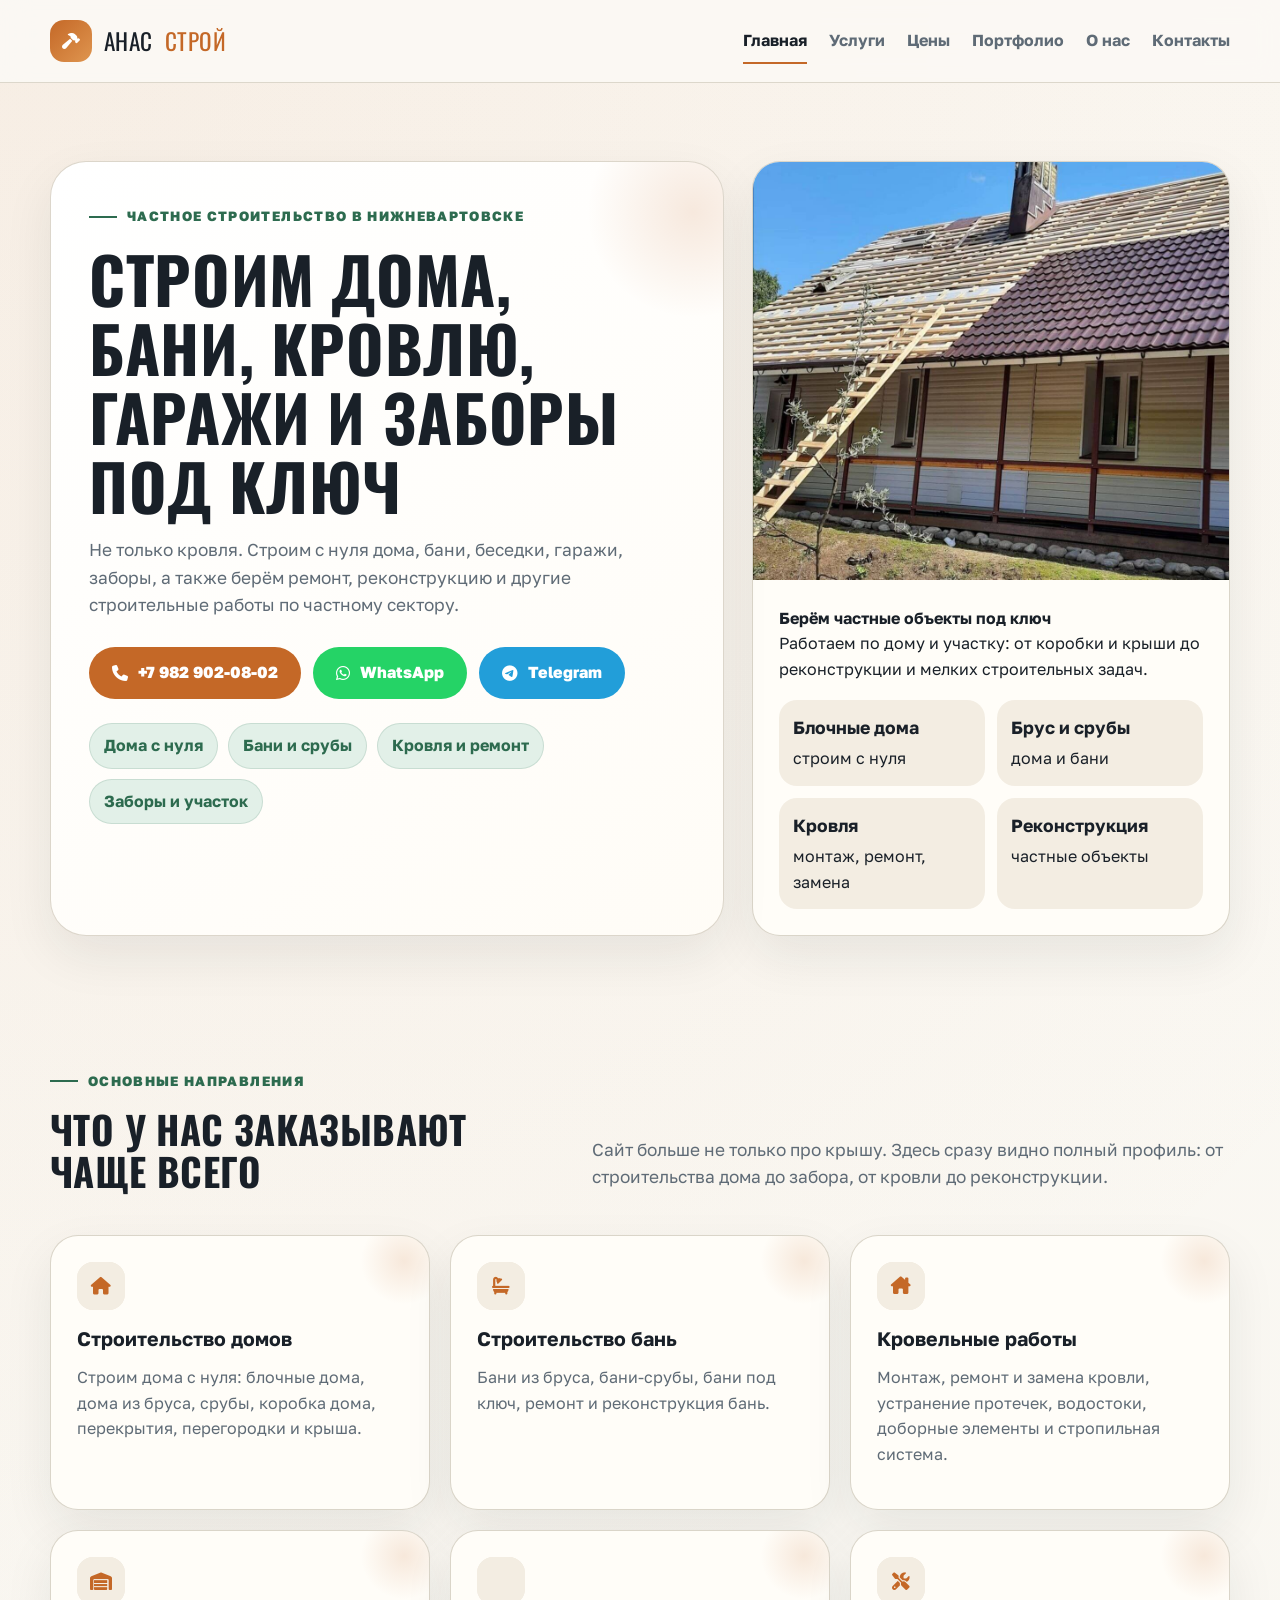
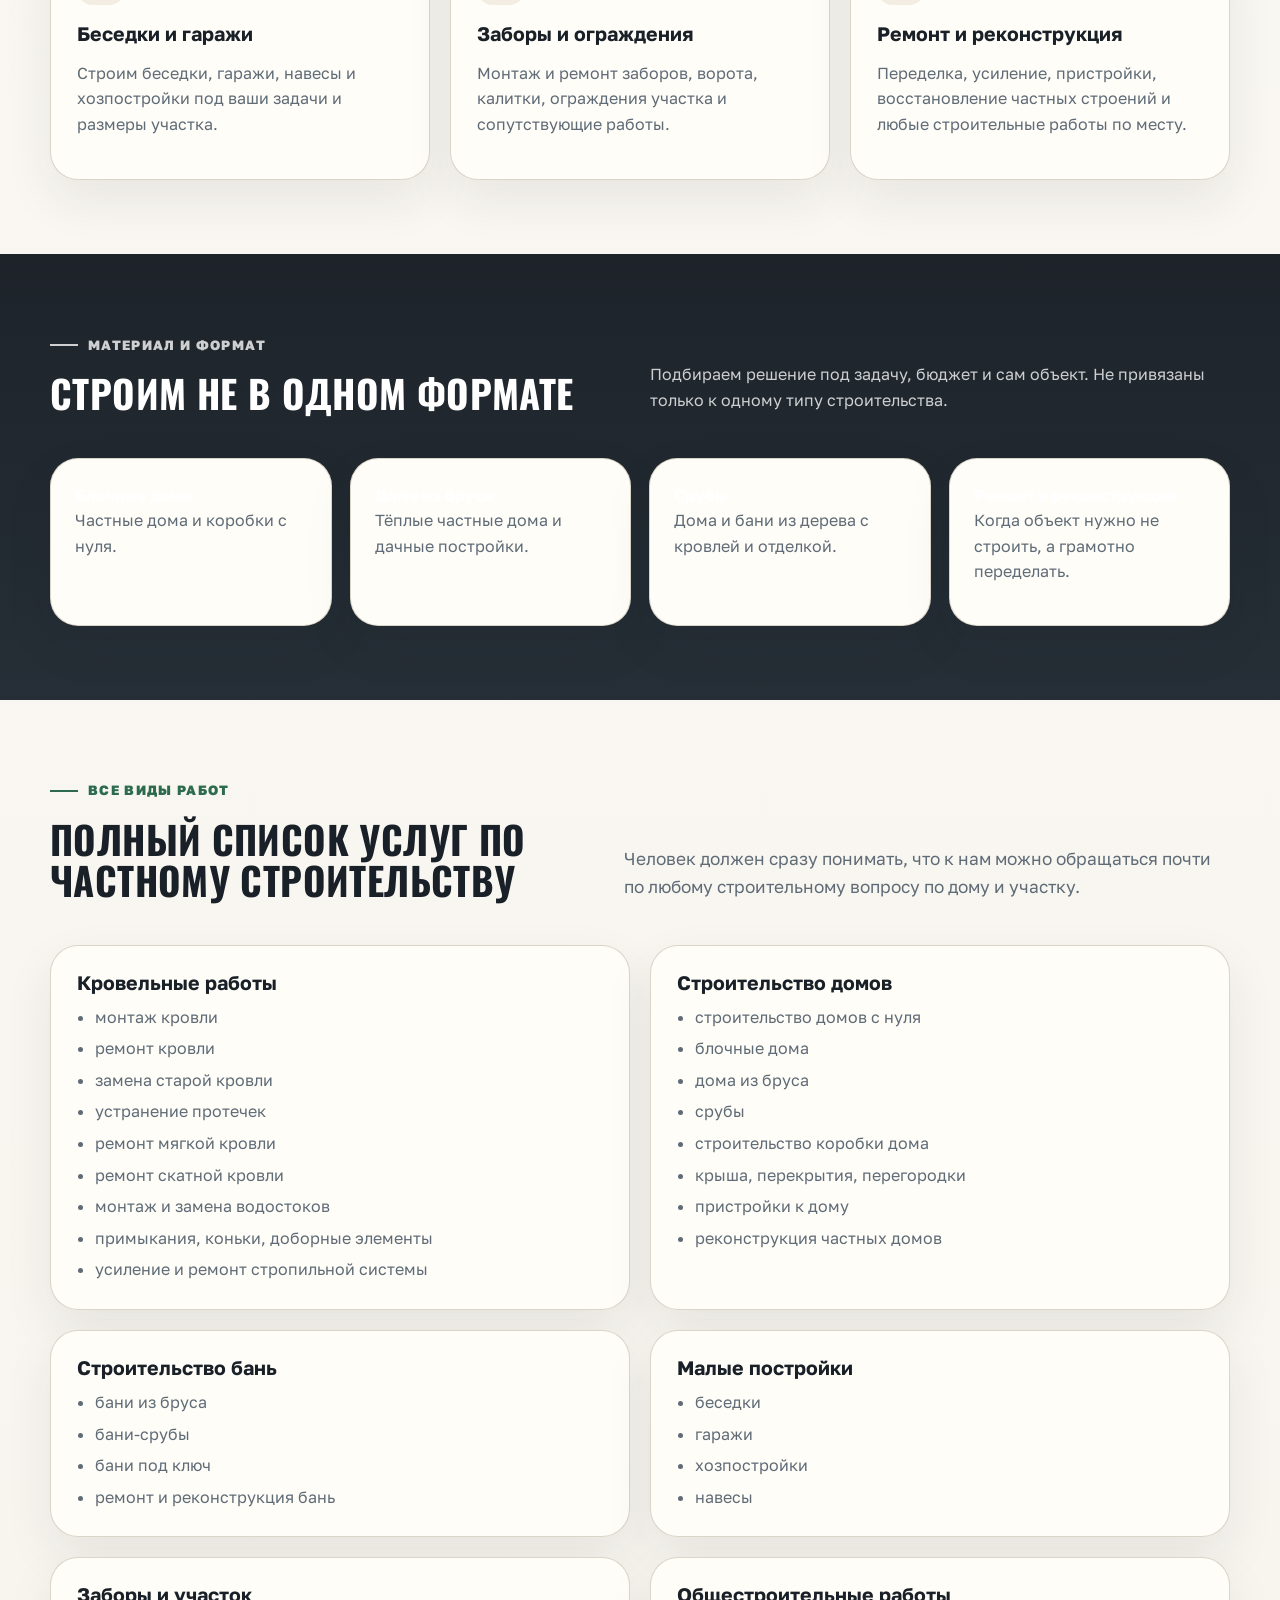
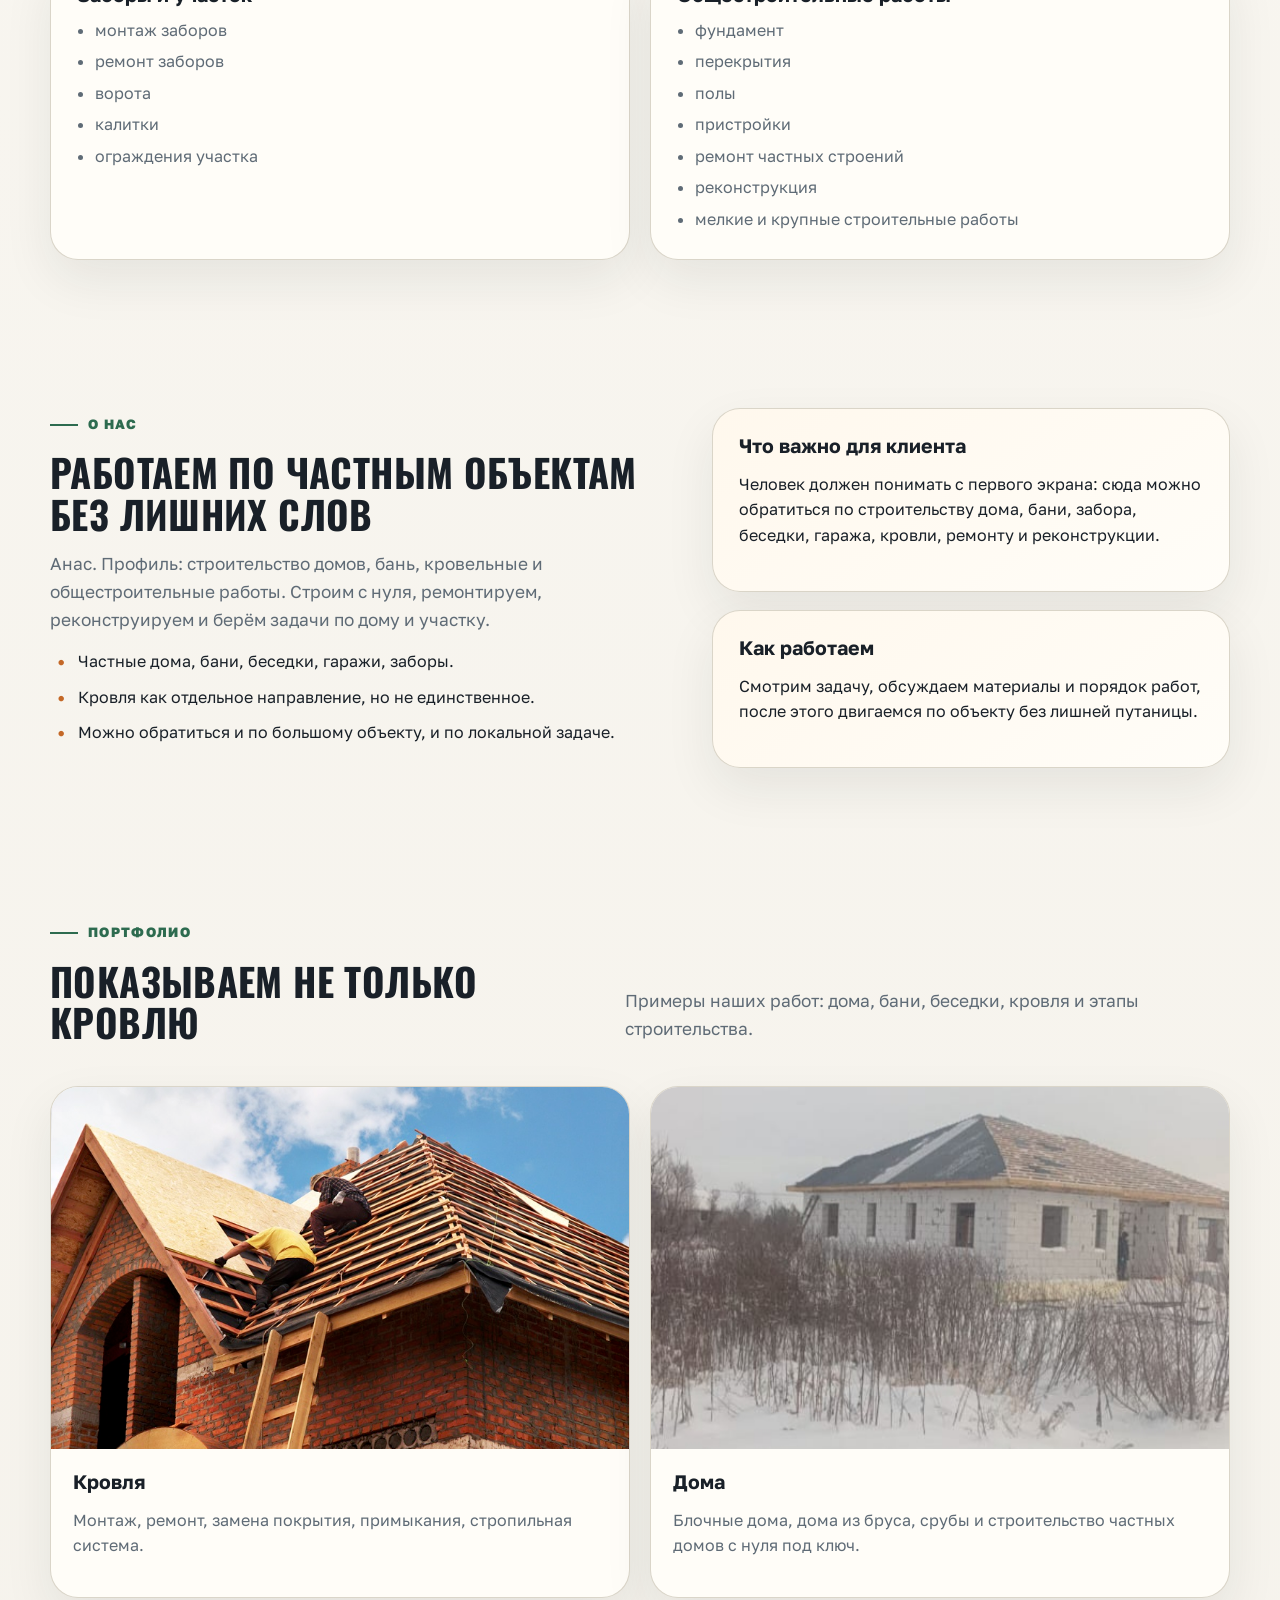
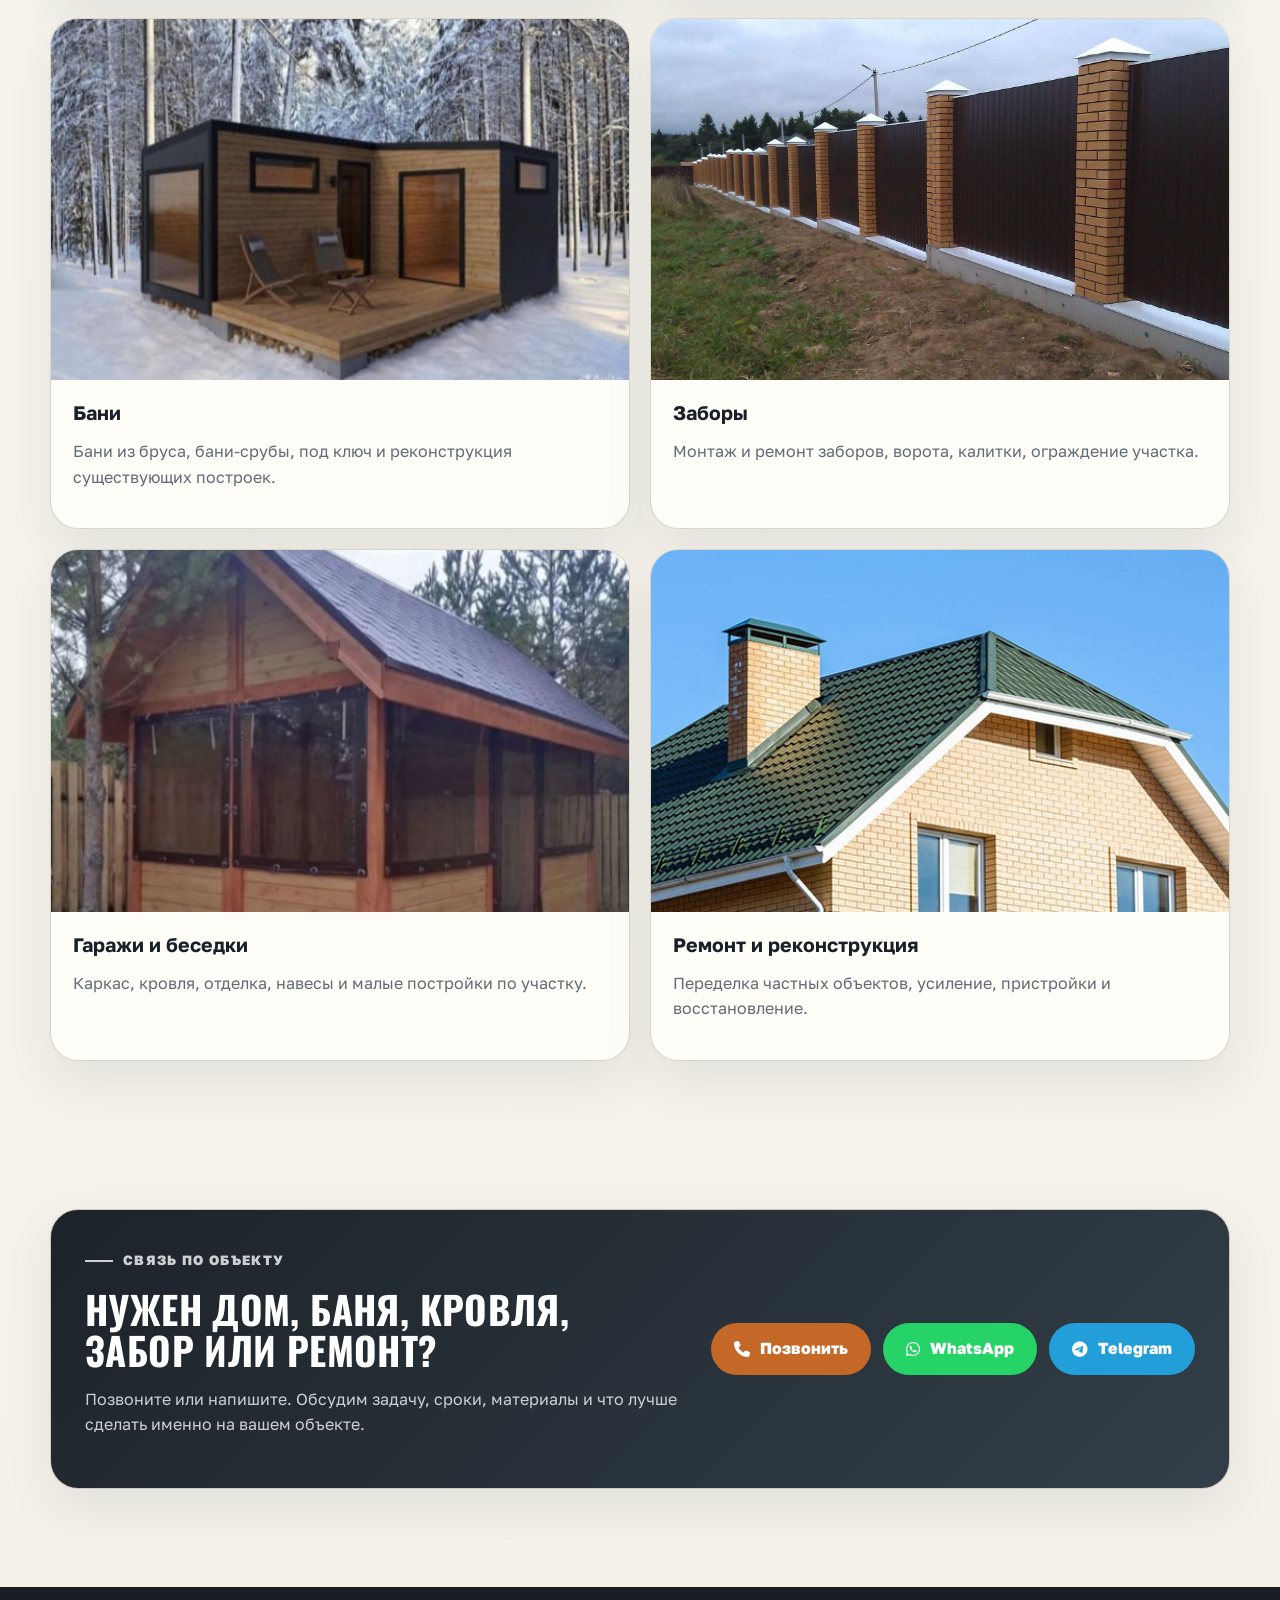
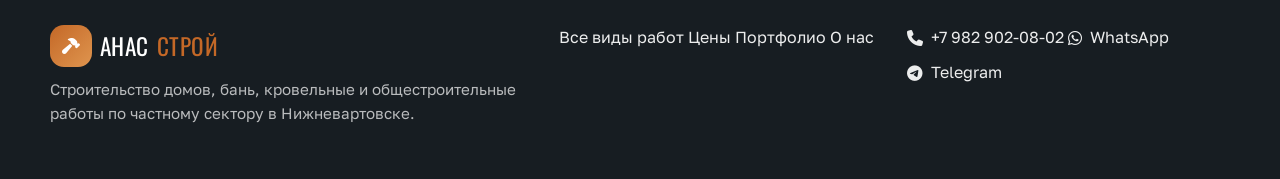
==== commit 25f8e423: "Add pricing page with HMAO market estimates" ====
--- a/index.html
+++ b/index.html
@@ -28,6 +28,7 @@
       <nav class="site-nav">
         <a href="index.html" class="active">Главная</a>
         <a href="services.html">Услуги</a>
+        <a href="prices.html">Цены</a>
         <a href="portfolio.html">Портфолио</a>
         <a href="about.html">О нас</a>
         <a href="contacts.html">Контакты</a>
@@ -305,7 +306,7 @@
             <p class="eyebrow">Портфолио</p>
             <h2>Показываем не только кровлю</h2>
           </div>
-          <p class="section-intro">Даже если часть фото пока кровельные, структура портфолио уже разделена под разные направления.</p>
+          <p class="section-intro">Примеры наших работ: дома, бани, беседки, кровля и этапы строительства.</p>
         </div>
 
         <div class="portfolio-gallery">
@@ -317,14 +318,14 @@
             </div>
           </article>
           <article class="photo-card">
-            <div class="placeholder-photo">Дома</div>
+            <img src="images/portfolio/1.jpg" alt="Строительство дома из блока">
             <div class="photo-card-content">
               <h3>Дома</h3>
-              <p class="portfolio-copy">Отдельный блок под блочные дома, брус и срубы. Фото можно добавлять по мере новых объектов.</p>
-            </div>
-          </article>
-          <article class="photo-card">
-            <div class="placeholder-photo">Бани</div>
+              <p class="portfolio-copy">Блочные дома, дома из бруса, срубы и строительство частных домов с нуля под ключ.</p>
+            </div>
+          </article>
+          <article class="photo-card">
+            <img src="images/portfolio/6.jpg" alt="Современная баня с террасой">
             <div class="photo-card-content">
               <h3>Бани</h3>
               <p class="portfolio-copy">Бани из бруса, бани-срубы, под ключ и реконструкция существующих построек.</p>
@@ -338,7 +339,7 @@
             </div>
           </article>
           <article class="photo-card">
-            <div class="placeholder-photo">Гаражи / Беседки</div>
+            <img src="images/portfolio/8.jpg" alt="Закрытая беседка">
             <div class="photo-card-content">
               <h3>Гаражи и беседки</h3>
               <p class="portfolio-copy">Каркас, кровля, отделка, навесы и малые постройки по участку.</p>
@@ -392,6 +393,7 @@
       </div>
       <div>
         <a href="services.html">Все виды работ</a>
+        <a href="prices.html">Цены</a>
         <a href="portfolio.html">Портфолио</a>
         <a href="about.html">О нас</a>
       </div>
--- a/styles.css
+++ b/styles.css
@@ -554,6 +554,36 @@
   gap: 20px;
 }
 
+.portfolio-filters {
+  display: flex;
+  flex-wrap: wrap;
+  gap: 12px;
+  margin: 18px 0 28px;
+}
+
+.portfolio-filter {
+  min-height: 46px;
+  padding: 0 18px;
+  border-radius: 999px;
+  border: 1px solid var(--line);
+  background: var(--surface);
+  color: var(--muted);
+  font-weight: 800;
+  cursor: pointer;
+}
+
+.portfolio-filter.is-active {
+  background: var(--brand);
+  border-color: var(--brand);
+  color: var(--white);
+}
+
+.portfolio-grid-cards {
+  display: grid;
+  grid-template-columns: repeat(3, minmax(0, 1fr));
+  gap: 20px;
+}
+
 .portfolio-item,
 .photo-card {
   overflow: hidden;
@@ -570,6 +600,36 @@
 .portfolio-item-content,
 .photo-card-content {
   padding: 22px;
+}
+
+.portfolio-open {
+  display: block;
+  width: 100%;
+  padding: 0;
+  border: 0;
+  background: transparent;
+  cursor: zoom-in;
+}
+
+.portfolio-open img {
+  transition: transform 0.25s ease;
+}
+
+.portfolio-open:hover img {
+  transform: scale(1.03);
+}
+
+.portfolio-tag {
+  display: inline-flex;
+  margin-bottom: 10px;
+  padding: 7px 12px;
+  border-radius: 999px;
+  background: var(--surface-strong);
+  color: var(--brand-dark);
+  font-size: 0.82rem;
+  font-weight: 800;
+  letter-spacing: 0.04em;
+  text-transform: uppercase;
 }
 
 .placeholder-photo {
@@ -583,6 +643,115 @@
   font-size: 1.35rem;
   letter-spacing: 0.04em;
   text-transform: uppercase;
+}
+
+.portfolio-lightbox {
+  position: fixed;
+  inset: 0;
+  z-index: 200;
+  display: grid;
+  place-items: center;
+  padding: 20px;
+  background: rgba(18, 24, 30, 0.88);
+}
+
+.portfolio-lightbox[hidden] {
+  display: none;
+}
+
+.portfolio-lightbox-inner {
+  position: relative;
+  max-width: min(1100px, 100%);
+  width: 100%;
+}
+
+.portfolio-lightbox img {
+  width: 100%;
+  max-height: 78vh;
+  object-fit: contain;
+  border-radius: 24px;
+  background: #0f1419;
+}
+
+.portfolio-lightbox-caption {
+  margin-top: 14px;
+  color: rgba(255, 255, 255, 0.92);
+  text-align: center;
+  font-weight: 700;
+}
+
+.portfolio-lightbox-close {
+  position: absolute;
+  top: 18px;
+  right: 18px;
+  width: 48px;
+  height: 48px;
+  border: 0;
+  border-radius: 50%;
+  background: rgba(255, 255, 255, 0.14);
+  color: var(--white);
+  cursor: pointer;
+}
+
+.price-note {
+  padding: 18px 20px;
+  border-radius: 22px;
+  background: var(--surface-strong);
+  border: 1px solid rgba(217, 211, 199, 0.95);
+  color: var(--muted);
+}
+
+.price-groups {
+  display: grid;
+  gap: 22px;
+}
+
+.price-card {
+  padding: 26px;
+}
+
+.price-card h3 {
+  margin-bottom: 14px;
+}
+
+.price-table {
+  display: grid;
+  gap: 10px;
+}
+
+.price-row {
+  display: grid;
+  grid-template-columns: minmax(0, 1.4fr) auto;
+  gap: 16px;
+  align-items: center;
+  padding: 14px 0;
+  border-top: 1px solid rgba(217, 211, 199, 0.9);
+}
+
+.price-row:first-child {
+  border-top: 0;
+  padding-top: 0;
+}
+
+.price-row:last-child {
+  padding-bottom: 0;
+}
+
+.price-row strong {
+  display: block;
+  margin-bottom: 4px;
+}
+
+.price-value {
+  white-space: nowrap;
+  font-family: "Oswald", sans-serif;
+  font-size: 1.3rem;
+  color: var(--brand-dark);
+}
+
+.price-source {
+  font-size: 0.95rem;
+  color: var(--muted);
 }
 
 .cta-box {
@@ -698,6 +867,7 @@
   }
 
   .two-col,
+  .portfolio-grid-cards,
   .portfolio-gallery {
     grid-template-columns: repeat(2, minmax(0, 1fr));
   }
@@ -761,6 +931,8 @@
   }
 
   .two-col,
+  .portfolio-grid-cards,
+  .price-row,
   .portfolio-gallery,
   .hero-panel-grid {
     grid-template-columns: 1fr;
